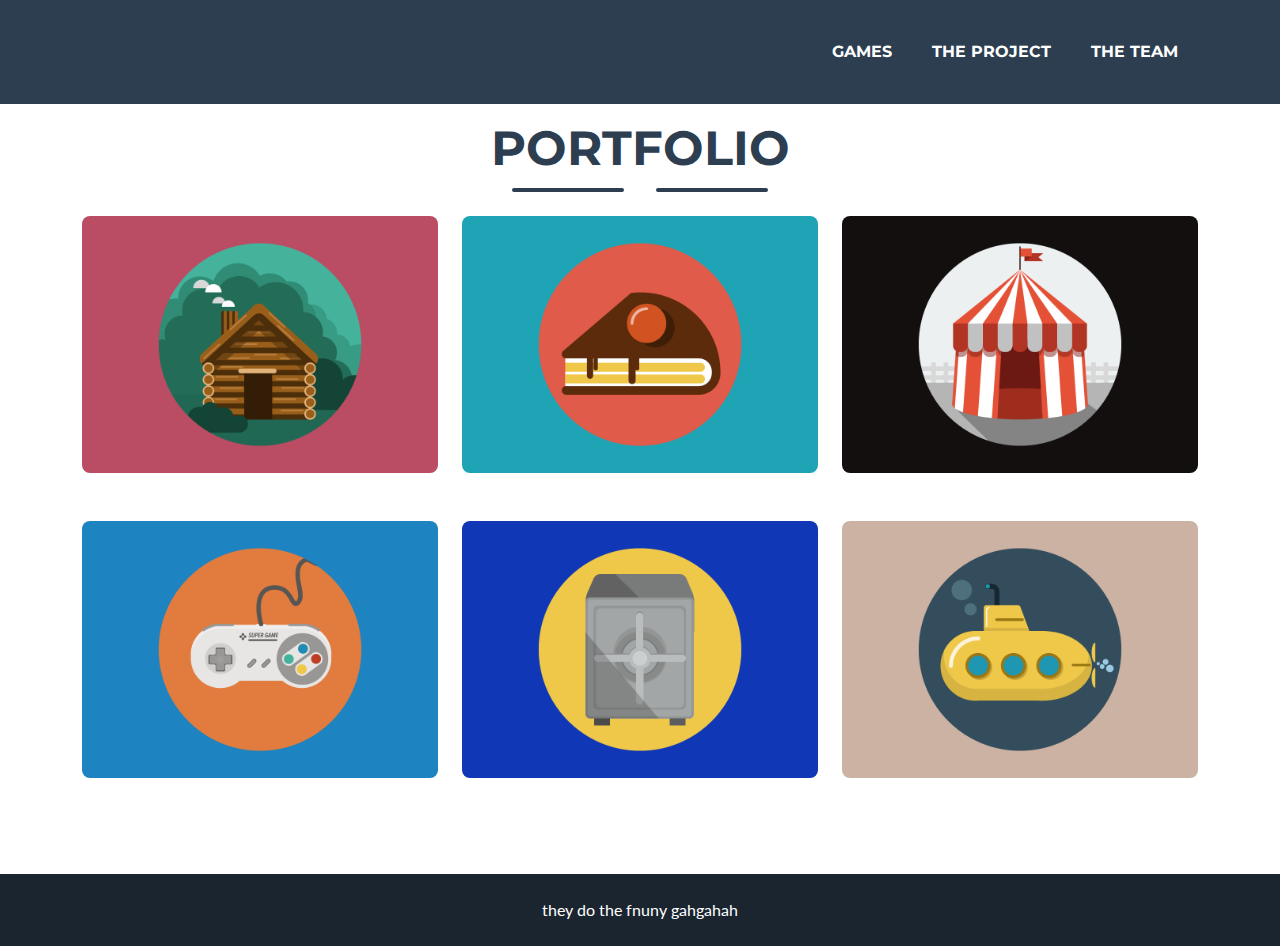
==== index.html @ fffe1151 "real update this time" ====
<!DOCTYPE html>
<html lang="en">
    <head>
        <meta charset="utf-8" />
        <meta name="viewport" content="width=device-width, initial-scale=1, shrink-to-fit=no" />
        <meta name="description" content="" />
        <meta name="author" content="" />
        <!-- TITLE -->
        <title>Chameleon Twist Documentation</title>
        <!-- Favicon-->
        <link rel="icon" type="image/x-icon" href="assets/Davy.ico" />
        <!-- Font Awesome icons (free version)-->
        <script src="https://use.fontawesome.com/releases/v6.1.0/js/all.js" crossorigin="anonymous"></script>
        <!-- Google fonts-->
        <link href="https://fonts.googleapis.com/css?family=Montserrat:400,700" rel="stylesheet" type="text/css" />
        <link href="https://fonts.googleapis.com/css?family=Lato:400,700,400italic,700italic" rel="stylesheet" type="text/css" />
        <!-- Core theme CSS (includes Bootstrap)-->
        <link href="css/styles.css" rel="stylesheet" />
    </head>
    <body id="page-top">
        <!-- Navigation-->
        <nav class="navbar navbar-expand-lg bg-secondary text-uppercase fixed-top" id="mainNav">
            <div class="container">
                <a class="navbar-brand" href="#page-top"></a>
                <button class="navbar-toggler text-uppercase font-weight-bold bg-primary text-white rounded" type="button" data-bs-toggle="collapse" data-bs-target="#navbarResponsive" aria-controls="navbarResponsive" aria-expanded="false" aria-label="Toggle navigation">
                    Sitemap
                    <i class="fas fa-bars"></i>
                </button>
                <div class="collapse navbar-collapse" id="navbarResponsive">
                    <ul class="navbar-nav ms-auto">
                        <li class="nav-item mx-0 mx-lg-1"><a class="nav-link py-3 px-0 px-lg-3 rounded" onClick="location.href='https://chameleontwistret.github.io/ctwistdocs.github.io/assets/pages/games/list.html'">Games</a></li>
                        <li class="nav-item mx-0 mx-lg-1"><a class="nav-link py-3 px-0 px-lg-3 rounded" onClick="location.href='https://nathanr.neocities.org/pages/thisPage.html'">The Project</a></li>
                        <li class="nav-item mx-0 mx-lg-1"><a class="nav-link py-3 px-0 px-lg-3 rounded" onClick="location.href='https://nathanr.neocities.org/pages/thisPage.html'">The Team</a></li>
                    </ul>
                </div>
            </div>
        </nav>
        <!-- Masthead-->
        <header class="bg-primary text-white text-center">
            <div class="container d-flex align-items-center flex-column">
                <!-- Masthead Avatar Image-->
                <img src="" id="imagur" width="147%" height="auto">
                <script>
                    var ouf = document.getElementById("imagur")
                    function intwrap(num, limit){
                        var boing = num;
                        while (boing > limit){ 
                            boing -= limit;
                        }
                        return boing;
                    }

                    var options = 14;
                    var balls = Math.floor(Math.random() * 100)
                    var looped = intwrap(balls, options);
                    var galls = "";
                    galls = "https://chameleontwistret.github.io/ctwistdocs.github.io/assets/img/ext/banner" + String(looped) + ".png";
                    ouf.src = galls;
                </script>
                <!-- Masthead Heading-->
                <img src="https://chameleontwistret.github.io/ctwistdocs.github.io/assets/img/title.png" id="Title" width="70%" height="auto">
            </div>
        </header>
        <!-- Portfolio Section-->
        <section class="page-section portfolio" id="portfolio">
            <div class="container">
                <!-- Portfolio Section Heading-->
                <h2 class="page-section-heading text-center text-uppercase text-secondary mb-0">Portfolio</h2>
                <!-- Icon Divider-->
                <div class="divider-custom">
                    <div class="divider-custom-line"></div>
                    <div class="divider-custom-icon"><i class="fas fa-star"></i></div>
                    <div class="divider-custom-line"></div>
                </div>
                <!-- Portfolio Grid Items-->
                <div class="row justify-content-center">
                    <!-- Portfolio Item 1-->
                    <div class="col-md-6 col-lg-4 mb-5">
                        <div class="portfolio-item mx-auto" data-bs-toggle="modal" data-bs-target="#portfolioModal1">
                            <div class="portfolio-item-caption d-flex align-items-center justify-content-center h-100 w-100">
                                <div class="portfolio-item-caption-content text-center text-white"><i class="fas fa-plus fa-3x"></i></div>
                            </div>
                            <img class="img-fluid" src="assets/img/portfolio/cabin.png" alt="..." />
                        </div>
                    </div>
                    <!-- Portfolio Item 2-->
                    <div class="col-md-6 col-lg-4 mb-5">
                        <div class="portfolio-item mx-auto" data-bs-toggle="modal" data-bs-target="#portfolioModal2">
                            <div class="portfolio-item-caption d-flex align-items-center justify-content-center h-100 w-100">
                                <div class="portfolio-item-caption-content text-center text-white"><i class="fas fa-plus fa-3x"></i></div>
                            </div>
                            <img class="img-fluid" src="assets/img/portfolio/cake.png" alt="..." />
                        </div>
                    </div>
                    <!-- Portfolio Item 3-->
                    <div class="col-md-6 col-lg-4 mb-5">
                        <div class="portfolio-item mx-auto" data-bs-toggle="modal" data-bs-target="#portfolioModal3">
                            <div class="portfolio-item-caption d-flex align-items-center justify-content-center h-100 w-100">
                                <div class="portfolio-item-caption-content text-center text-white"><i class="fas fa-plus fa-3x"></i></div>
                            </div>
                            <img class="img-fluid" src="assets/img/portfolio/circus.png" alt="..." />
                        </div>
                    </div>
                    <!-- Portfolio Item 4-->
                    <div class="col-md-6 col-lg-4 mb-5 mb-lg-0">
                        <div class="portfolio-item mx-auto" data-bs-toggle="modal" data-bs-target="#portfolioModal4">
                            <div class="portfolio-item-caption d-flex align-items-center justify-content-center h-100 w-100">
                                <div class="portfolio-item-caption-content text-center text-white"><i class="fas fa-plus fa-3x"></i></div>
                            </div>
                            <img class="img-fluid" src="assets/img/portfolio/game.png" alt="..." />
                        </div>
                    </div>
                    <!-- Portfolio Item 5-->
                    <div class="col-md-6 col-lg-4 mb-5 mb-md-0">
                        <div class="portfolio-item mx-auto" data-bs-toggle="modal" data-bs-target="#portfolioModal5">
                            <div class="portfolio-item-caption d-flex align-items-center justify-content-center h-100 w-100">
                                <div class="portfolio-item-caption-content text-center text-white"><i class="fas fa-plus fa-3x"></i></div>
                            </div>
                            <img class="img-fluid" src="assets/img/portfolio/safe.png" alt="..." />
                        </div>
                    </div>
                    <!-- Portfolio Item 6-->
                    <div class="col-md-6 col-lg-4">
                        <div class="portfolio-item mx-auto" data-bs-toggle="modal" data-bs-target="#portfolioModal6">
                            <div class="portfolio-item-caption d-flex align-items-center justify-content-center h-100 w-100">
                                <div class="portfolio-item-caption-content text-center text-white"><i class="fas fa-plus fa-3x"></i></div>
                            </div>
                            <img class="img-fluid" src="assets/img/portfolio/submarine.png" alt="..." />
                        </div>
                    </div>
                </div>
            </div>
        </section>
        
        <!-- Copyright Section-->
        <div class="copyright py-4 text-center text-white">
            <div id="fakeCopy" class="container"><small></small></div>
                <script>
                    var ouf = document.getElementById("fakeCopy")
                    function intwrap(num, limit){
                        var boing = num;
                        while (boing > limit){
                            boing -= limit;
                        }
                        return boing;
                    }

                    var funnies = ["JSS, You have no idea what you did.", "shoutouts to my homies back in twistcord",
                                  "they do the fnuny gahgahah", "High Octane Screaming Action? More lik-"]
                    var balls = Math.floor(Math.random() * 100)
                    var looped = intwrap(balls, funnies.length - 1);
                    var galls = funnies[looped];
                    ouf.innerHTML = galls
                </script>
            
        </div>
        <!-- Portfolio Modals
        <div class="portfolio-modal modal fade" id="portfolioModal1" tabindex="-1" aria-labelledby="portfolioModal1" aria-hidden="true">
            <div class="modal-dialog modal-xl">
                <div class="modal-content">
                    <div class="modal-header border-0"><button class="btn-close" type="button" data-bs-dismiss="modal" aria-label="Close"></button></div>
                    <div class="modal-body text-center pb-5">
                        <div class="container">
                            <div class="row justify-content-center">
                                <div class="col-lg-8">
                                    <h2 class="portfolio-modal-title text-secondary text-uppercase mb-0">Log Cabin</h2>
                                    <div class="divider-custom">
                                        <div class="divider-custom-line"></div>
                                        <div class="divider-custom-icon"><i class="fas fa-star"></i></div>
                                        <div class="divider-custom-line"></div>
                                    </div>
                                    <img class="img-fluid rounded mb-5" src="assets/img/portfolio/cabin.png" alt="..." />
                                    <p class="mb-4">Lorem ipsum dolor sit amet, consectetur adipisicing elit. Mollitia neque assumenda ipsam nihil, molestias magnam, recusandae quos quis inventore quisquam velit asperiores, vitae? Reprehenderit soluta, eos quod consequuntur itaque. Nam.</p>
                                    <button class="btn btn-primary" data-bs-dismiss="modal">
                                        <i class="fas fa-xmark fa-fw"></i>
                                        Close Window
                                    </button>
                                </div>
                            </div>
                        </div>
                    </div>
                </div>
            </div>
        </div> -->
        <!-- Portfolio Modal 2
        <div class="portfolio-modal modal fade" id="portfolioModal2" tabindex="-1" aria-labelledby="portfolioModal2" aria-hidden="true">
            <div class="modal-dialog modal-xl">
                <div class="modal-content">
                    <div class="modal-header border-0"><button class="btn-close" type="button" data-bs-dismiss="modal" aria-label="Close"></button></div>
                    <div class="modal-body text-center pb-5">
                        <div class="container">
                            <div class="row justify-content-center">
                                <div class="col-lg-8">
                                    <h2 class="portfolio-modal-title text-secondary text-uppercase mb-0">Tasty Cake</h2>
                                    <div class="divider-custom">
                                        <div class="divider-custom-line"></div>
                                        <div class="divider-custom-icon"><i class="fas fa-star"></i></div>
                                        <div class="divider-custom-line"></div>
                                    </div>
                                    <img class="img-fluid rounded mb-5" src="assets/img/portfolio/cake.png" alt="..." />
                                    <p class="mb-4">Lorem ipsum dolor sit amet, consectetur adipisicing elit. Mollitia neque assumenda ipsam nihil, molestias magnam, recusandae quos quis inventore quisquam velit asperiores, vitae? Reprehenderit soluta, eos quod consequuntur itaque. Nam.</p>
                                    <button class="btn btn-primary" data-bs-dismiss="modal">
                                        <i class="fas fa-xmark fa-fw"></i>
                                        Close Window
                                    </button>
                                </div>
                            </div>
                        </div>
                    </div>
                </div>
            </div>
        </div>-->
        <!-- Portfolio Modal 3
        <div class="portfolio-modal modal fade" id="portfolioModal3" tabindex="-1" aria-labelledby="portfolioModal3" aria-hidden="true">
            <div class="modal-dialog modal-xl">
                <div class="modal-content">
                    <div class="modal-header border-0"><button class="btn-close" type="button" data-bs-dismiss="modal" aria-label="Close"></button></div>
                    <div class="modal-body text-center pb-5">
                        <div class="container">
                            <div class="row justify-content-center">
                                <div class="col-lg-8">
                                    <h2 class="portfolio-modal-title text-secondary text-uppercase mb-0">Circus Tent</h2>
                                    <div class="divider-custom">
                                        <div class="divider-custom-line"></div>
                                        <div class="divider-custom-icon"><i class="fas fa-star"></i></div>
                                        <div class="divider-custom-line"></div>
                                    </div>
                                    <img class="img-fluid rounded mb-5" src="assets/img/portfolio/circus.png" alt="..." />
                                    <p class="mb-4">Lorem ipsum dolor sit amet, consectetur adipisicing elit. Mollitia neque assumenda ipsam nihil, molestias magnam, recusandae quos quis inventore quisquam velit asperiores, vitae? Reprehenderit soluta, eos quod consequuntur itaque. Nam.</p>
                                    <button class="btn btn-primary" data-bs-dismiss="modal">
                                        <i class="fas fa-xmark fa-fw"></i>
                                        Close Window
                                    </button>
                                </div>
                            </div>
                        </div>
                    </div>
                </div>
            </div>
        </div>-->
        <!-- Portfolio Modal 4
        <div class="portfolio-modal modal fade" id="portfolioModal4" tabindex="-1" aria-labelledby="portfolioModal4" aria-hidden="true">
            <div class="modal-dialog modal-xl">
                <div class="modal-content">
                    <div class="modal-header border-0"><button class="btn-close" type="button" data-bs-dismiss="modal" aria-label="Close"></button></div>
                    <div class="modal-body text-center pb-5">
                        <div class="container">
                            <div class="row justify-content-center">
                                <div class="col-lg-8">
                                    <h2 class="portfolio-modal-title text-secondary text-uppercase mb-0">Controller</h2>
                                    <div class="divider-custom">
                                        <div class="divider-custom-line"></div>
                                        <div class="divider-custom-icon"><i class="fas fa-star"></i></div>
                                        <div class="divider-custom-line"></div>
                                    </div>
                                    <img class="img-fluid rounded mb-5" src="assets/img/portfolio/game.png" alt="..." />
                                    <p class="mb-4">Lorem ipsum dolor sit amet, consectetur adipisicing elit. Mollitia neque assumenda ipsam nihil, molestias magnam, recusandae quos quis inventore quisquam velit asperiores, vitae? Reprehenderit soluta, eos quod consequuntur itaque. Nam.</p>
                                    <button class="btn btn-primary" data-bs-dismiss="modal">
                                        <i class="fas fa-xmark fa-fw"></i>
                                        Close Window
                                    </button>
                                </div>
                            </div>
                        </div>
                    </div>
                </div>
            </div>
        </div>-->
        <!-- Portfolio Modal 5
        <div class="portfolio-modal modal fade" id="portfolioModal5" tabindex="-1" aria-labelledby="portfolioModal5" aria-hidden="true">
            <div class="modal-dialog modal-xl">
                <div class="modal-content">
                    <div class="modal-header border-0"><button class="btn-close" type="button" data-bs-dismiss="modal" aria-label="Close"></button></div>
                    <div class="modal-body text-center pb-5">
                        <div class="container">
                            <div class="row justify-content-center">
                                <div class="col-lg-8">
                                    <h2 class="portfolio-modal-title text-secondary text-uppercase mb-0">Locked Safe</h2>
                                    <div class="divider-custom">
                                        <div class="divider-custom-line"></div>
                                        <div class="divider-custom-icon"><i class="fas fa-star"></i></div>
                                        <div class="divider-custom-line"></div>
                                    </div>
                                    <img class="img-fluid rounded mb-5" src="assets/img/portfolio/safe.png" alt="..." />
                                    <p class="mb-4">Lorem ipsum dolor sit amet, consectetur adipisicing elit. Mollitia neque assumenda ipsam nihil, molestias magnam, recusandae quos quis inventore quisquam velit asperiores, vitae? Reprehenderit soluta, eos quod consequuntur itaque. Nam.</p>
                                    <button class="btn btn-primary" data-bs-dismiss="modal">
                                        <i class="fas fa-xmark fa-fw"></i>
                                        Close Window
                                    </button>
                                </div>
                            </div>
                        </div>
                    </div>
                </div>
            </div>
        </div>-->
        <!-- Portfolio Modal 6
        <div class="portfolio-modal modal fade" id="portfolioModal6" tabindex="-1" aria-labelledby="portfolioModal6" aria-hidden="true">
            <div class="modal-dialog modal-xl">
                <div class="modal-content">
                    <div class="modal-header border-0"><button class="btn-close" type="button" data-bs-dismiss="modal" aria-label="Close"></button></div>
                    <div class="modal-body text-center pb-5">
                        <div class="container">
                            <div class="row justify-content-center">
                                <div class="col-lg-8">
                                    <h2 class="portfolio-modal-title text-secondary text-uppercase mb-0">Submarine</h2>
                                    <div class="divider-custom">
                                        <div class="divider-custom-line"></div>
                                        <div class="divider-custom-icon"><i class="fas fa-star"></i></div>
                                        <div class="divider-custom-line"></div>
                                    </div>
                                    <img class="img-fluid rounded mb-5" src="assets/img/portfolio/submarine.png" alt="..." />
                                    <p class="mb-4">Lorem ipsum dolor sit amet, consectetur adipisicing elit. Mollitia neque assumenda ipsam nihil, molestias magnam, recusandae quos quis inventore quisquam velit asperiores, vitae? Reprehenderit soluta, eos quod consequuntur itaque. Nam.</p>
                                    <button class="btn btn-primary" data-bs-dismiss="modal">
                                        <i class="fas fa-xmark fa-fw"></i>
                                        Close Window
                                    </button>
                                </div>
                            </div>
                        </div>
                    </div>
                </div>
            </div>
        </div>-->
        
        <!-- Bootstrap core JS-->
        <script src="https://cdn.jsdelivr.net/npm/bootstrap@5.1.3/dist/js/bootstrap.bundle.min.js"></script>
        <!-- Core theme JS-->
        <script src="js/scripts.js"></script>
        <!-- * * * * * * * * * * * * * * * * * * * * * * * * * * * * * * * * * * * * * * * *-->
        <!-- * *                               SB Forms JS                               * *-->
        <!-- * * Activate your form at https://startbootstrap.com/solution/contact-forms * *-->
        <!-- * * * * * * * * * * * * * * * * * * * * * * * * * * * * * * * * * * * * * * * *-->
        <script src="https://cdn.startbootstrap.com/sb-forms-latest.js"></script>
    </body>
</html>
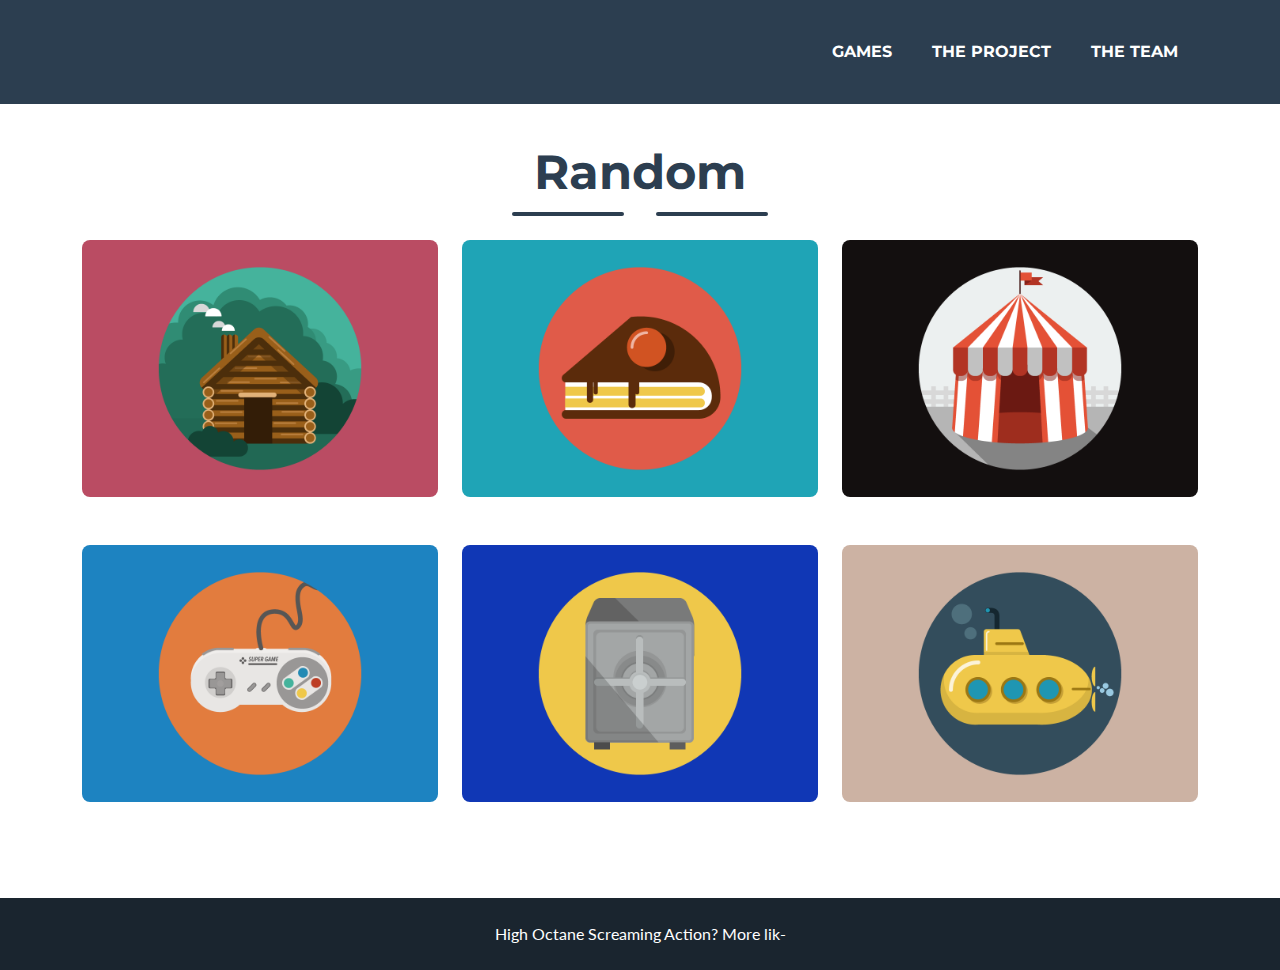
==== commit c795cb49: "final push for tonight, have fun" ====
--- a/index.html
+++ b/index.html
@@ -58,14 +58,18 @@
                     ouf.src = galls;
                 </script>
                 <!-- Masthead Heading-->
+                <p>
+                <img src="https://chameleontwistret.github.io/ctwistdocs.github.io/assets/img/ext/titleside1.png"  width="15%" height="auto">
                 <img src="https://chameleontwistret.github.io/ctwistdocs.github.io/assets/img/title.png" id="Title" width="70%" height="auto">
+                <img src="https://chameleontwistret.github.io/ctwistdocs.github.io/assets/img/ext/titleside2.png"  width="12%" height="auto">
+                </p>
             </div>
         </header>
         <!-- Portfolio Section-->
         <section class="page-section portfolio" id="portfolio">
             <div class="container">
                 <!-- Portfolio Section Heading-->
-                <h2 class="page-section-heading text-center text-uppercase text-secondary mb-0">Portfolio</h2>
+                <h2 class="page-section-heading text-center text-secondary mb-0">Random</h2>
                 <!-- Icon Divider-->
                 <div class="divider-custom">
                     <div class="divider-custom-line"></div>
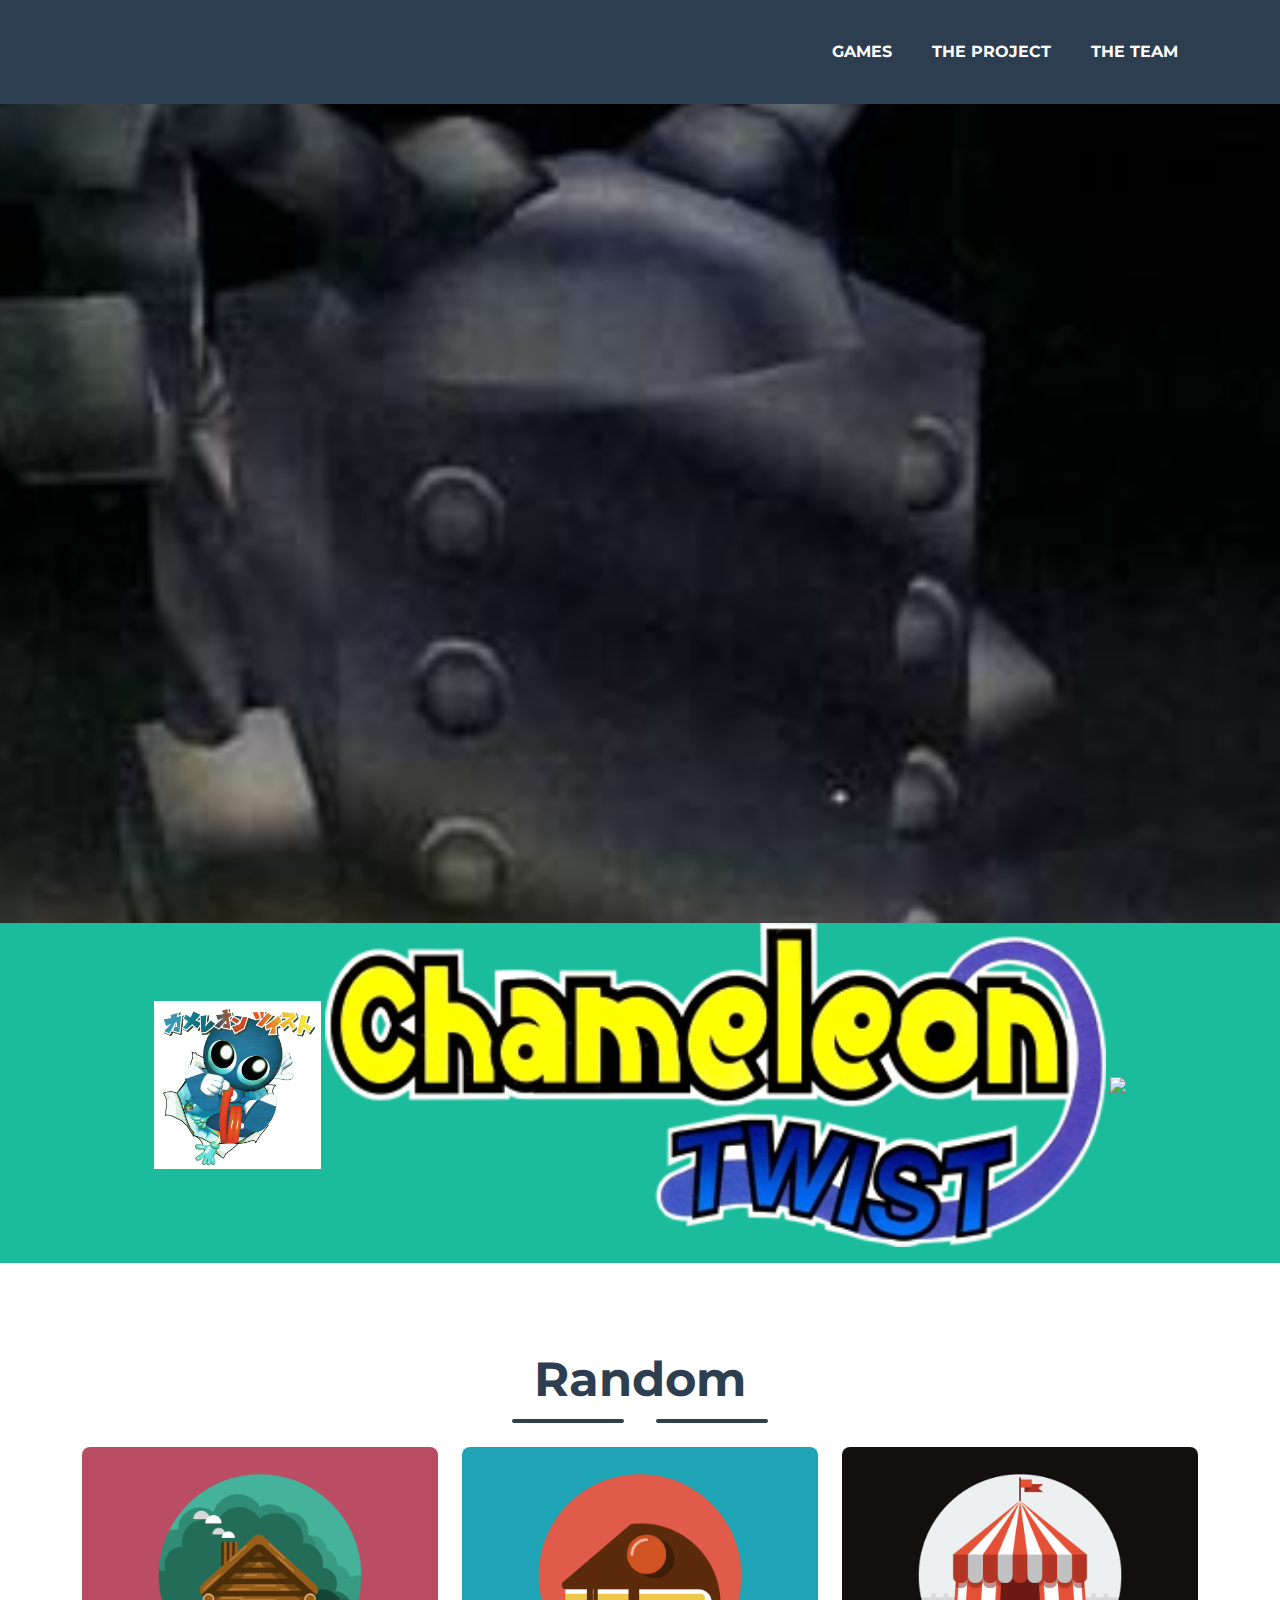
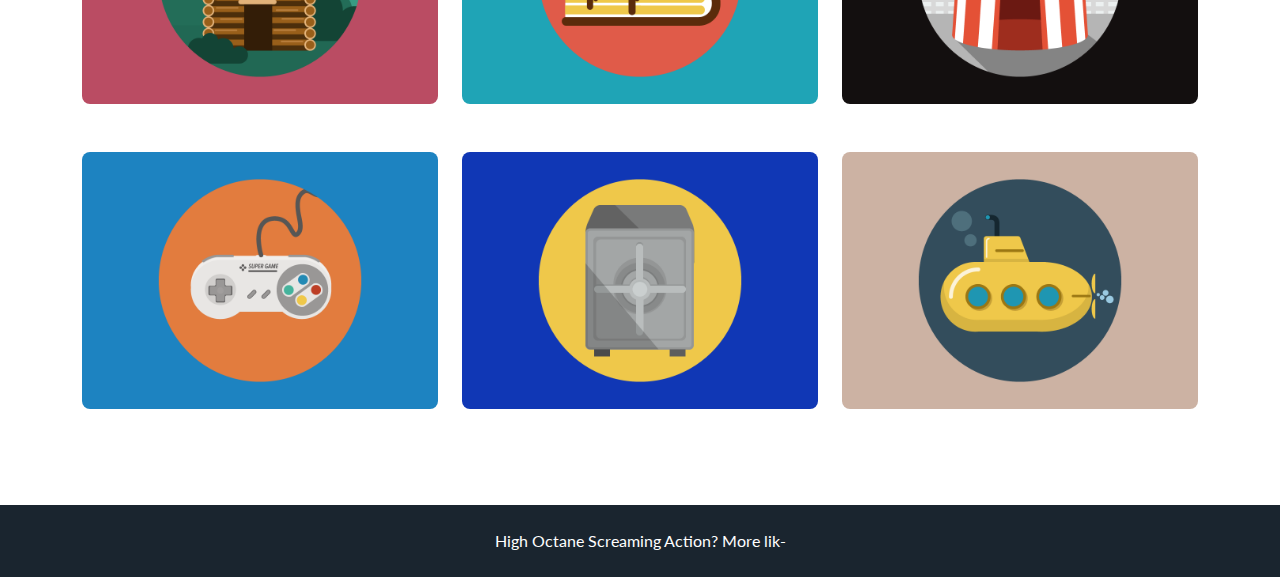
==== commit e8a7deb2: "deref" ====
--- a/index.html
+++ b/index.html
@@ -28,7 +28,7 @@
                 </button>
                 <div class="collapse navbar-collapse" id="navbarResponsive">
                     <ul class="navbar-nav ms-auto">
-                        <li class="nav-item mx-0 mx-lg-1"><a class="nav-link py-3 px-0 px-lg-3 rounded" onClick="location.href='https://chameleontwistret.github.io/ctwistdocs.github.io/assets/pages/games/list.html'">Games</a></li>
+                        <li class="nav-item mx-0 mx-lg-1"><a class="nav-link py-3 px-0 px-lg-3 rounded" onClick="location.href='https://chameleontwistret.github.io/ctwistdocs/assets/pages/games/list.html'">Games</a></li>
                         <li class="nav-item mx-0 mx-lg-1"><a class="nav-link py-3 px-0 px-lg-3 rounded" onClick="location.href='https://nathanr.neocities.org/pages/thisPage.html'">The Project</a></li>
                         <li class="nav-item mx-0 mx-lg-1"><a class="nav-link py-3 px-0 px-lg-3 rounded" onClick="location.href='https://nathanr.neocities.org/pages/thisPage.html'">The Team</a></li>
                     </ul>
@@ -54,14 +54,14 @@
                     var balls = Math.floor(Math.random() * 100)
                     var looped = intwrap(balls, options);
                     var galls = "";
-                    galls = "https://chameleontwistret.github.io/ctwistdocs.github.io/assets/img/ext/banner" + String(looped) + ".png";
+                    galls = "https://chameleontwistret.github.io/ctwistdocs/assets/img/ext/banner" + String(looped) + ".png";
                     ouf.src = galls;
                 </script>
                 <!-- Masthead Heading-->
                 <p>
-                <img src="https://chameleontwistret.github.io/ctwistdocs.github.io/assets/img/ext/titleside1.png"  width="15%" height="auto">
-                <img src="https://chameleontwistret.github.io/ctwistdocs.github.io/assets/img/title.png" id="Title" width="70%" height="auto">
-                <img src="https://chameleontwistret.github.io/ctwistdocs.github.io/assets/img/ext/titleside2.png"  width="12%" height="auto">
+                <img src="https://chameleontwistret.github.io/ctwistdocs/assets/img/ext/titleside1.png"  width="15%" height="auto">
+                <img src="https://chameleontwistret.github.io/ctwistdocs/assets/img/title.png" id="Title" width="70%" height="auto">
+                <img src="https://chameleontwistret.github.io/ctwistdocs/assets/img/ext/titleside2.png"  width="12%" height="auto">
                 </p>
             </div>
         </header>
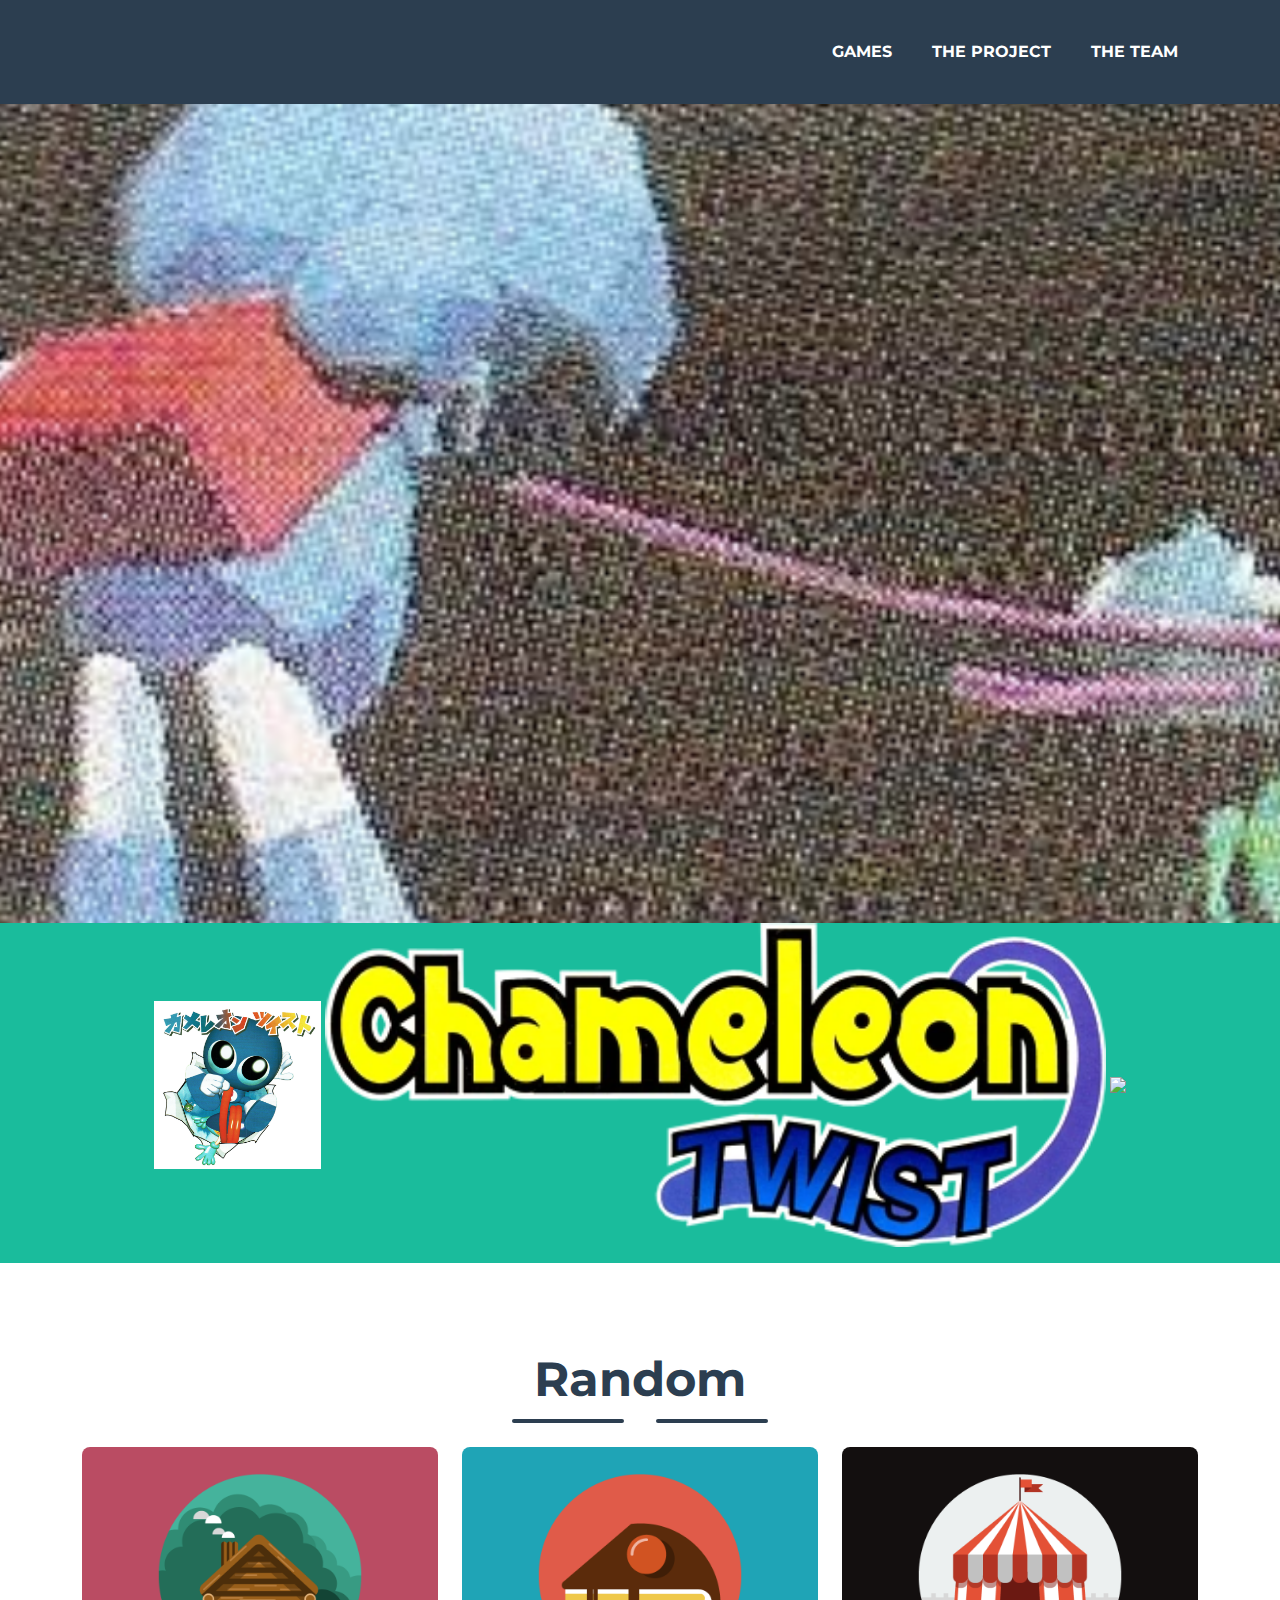
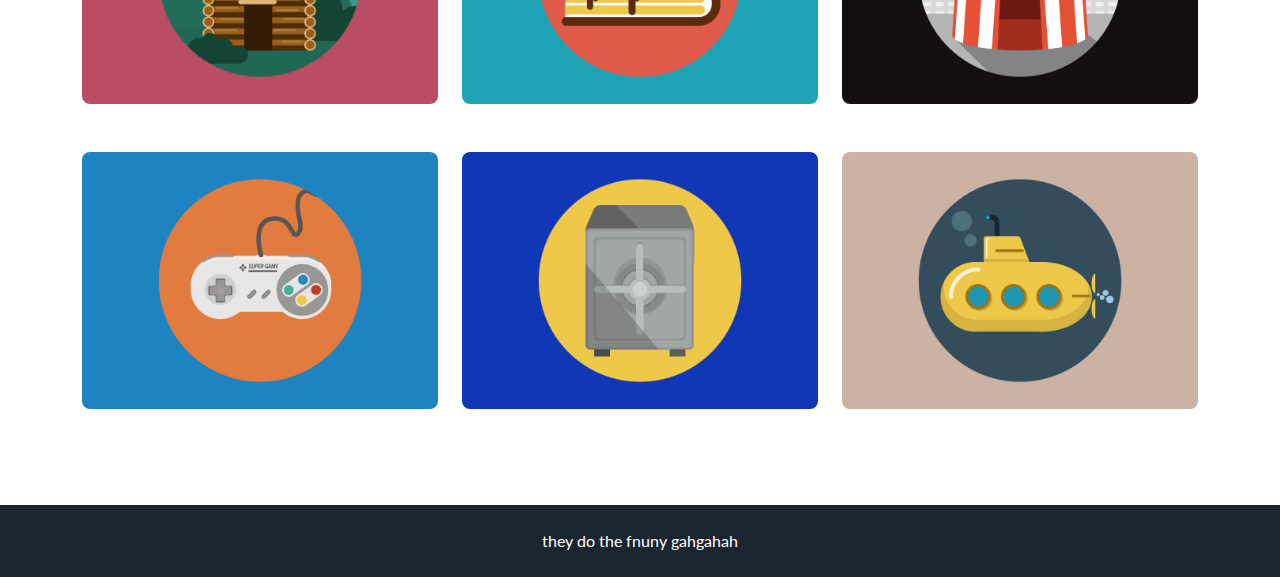
==== commit 8a233246: "debug mode doc" ====
--- a/index.html
+++ b/index.html
@@ -28,9 +28,9 @@
                 </button>
                 <div class="collapse navbar-collapse" id="navbarResponsive">
                     <ul class="navbar-nav ms-auto">
-                        <li class="nav-item mx-0 mx-lg-1"><a class="nav-link py-3 px-0 px-lg-3 rounded" onClick="location.href='https://chameleontwistret.github.io/ctwistdocs/assets/pages/games/list.html'">Games</a></li>
-                        <li class="nav-item mx-0 mx-lg-1"><a class="nav-link py-3 px-0 px-lg-3 rounded" onClick="location.href='https://nathanr.neocities.org/pages/thisPage.html'">The Project</a></li>
-                        <li class="nav-item mx-0 mx-lg-1"><a class="nav-link py-3 px-0 px-lg-3 rounded" onClick="location.href='https://nathanr.neocities.org/pages/thisPage.html'">The Team</a></li>
+                        <li class="nav-item mx-0 mx-lg-1"><a class="nav-link py-3 px-0 px-lg-3 rounded" onClick="location.href='/assets/pages/games/list.html'">Games</a></li>
+                        <li class="nav-item mx-0 mx-lg-1"><a class="nav-link py-3 px-0 px-lg-3 rounded" onClick="location.href=''">The Project</a></li>
+                        <li class="nav-item mx-0 mx-lg-1"><a class="nav-link py-3 px-0 px-lg-3 rounded" onClick="location.href=''">The Team</a></li>
                     </ul>
                 </div>
             </div>
@@ -54,14 +54,14 @@
                     var balls = Math.floor(Math.random() * 100)
                     var looped = intwrap(balls, options);
                     var galls = "";
-                    galls = "https://chameleontwistret.github.io/ctwistdocs/assets/img/ext/banner" + String(looped) + ".png";
+                    galls = "/assets/img/ext/banner" + String(looped) + ".png";
                     ouf.src = galls;
                 </script>
                 <!-- Masthead Heading-->
                 <p>
-                <img src="https://chameleontwistret.github.io/ctwistdocs/assets/img/ext/titleside1.png"  width="15%" height="auto">
-                <img src="https://chameleontwistret.github.io/ctwistdocs/assets/img/title.png" id="Title" width="70%" height="auto">
-                <img src="https://chameleontwistret.github.io/ctwistdocs/assets/img/ext/titleside2.png"  width="12%" height="auto">
+                <img src="/assets/img/ext/titleside1.png"  width="15%" height="auto">
+                <img src="/assets/img/title.png" id="Title" width="70%" height="auto">
+                <img src="/assets/img/ext/titleside2.png"  width="12%" height="auto">
                 </p>
             </div>
         </header>
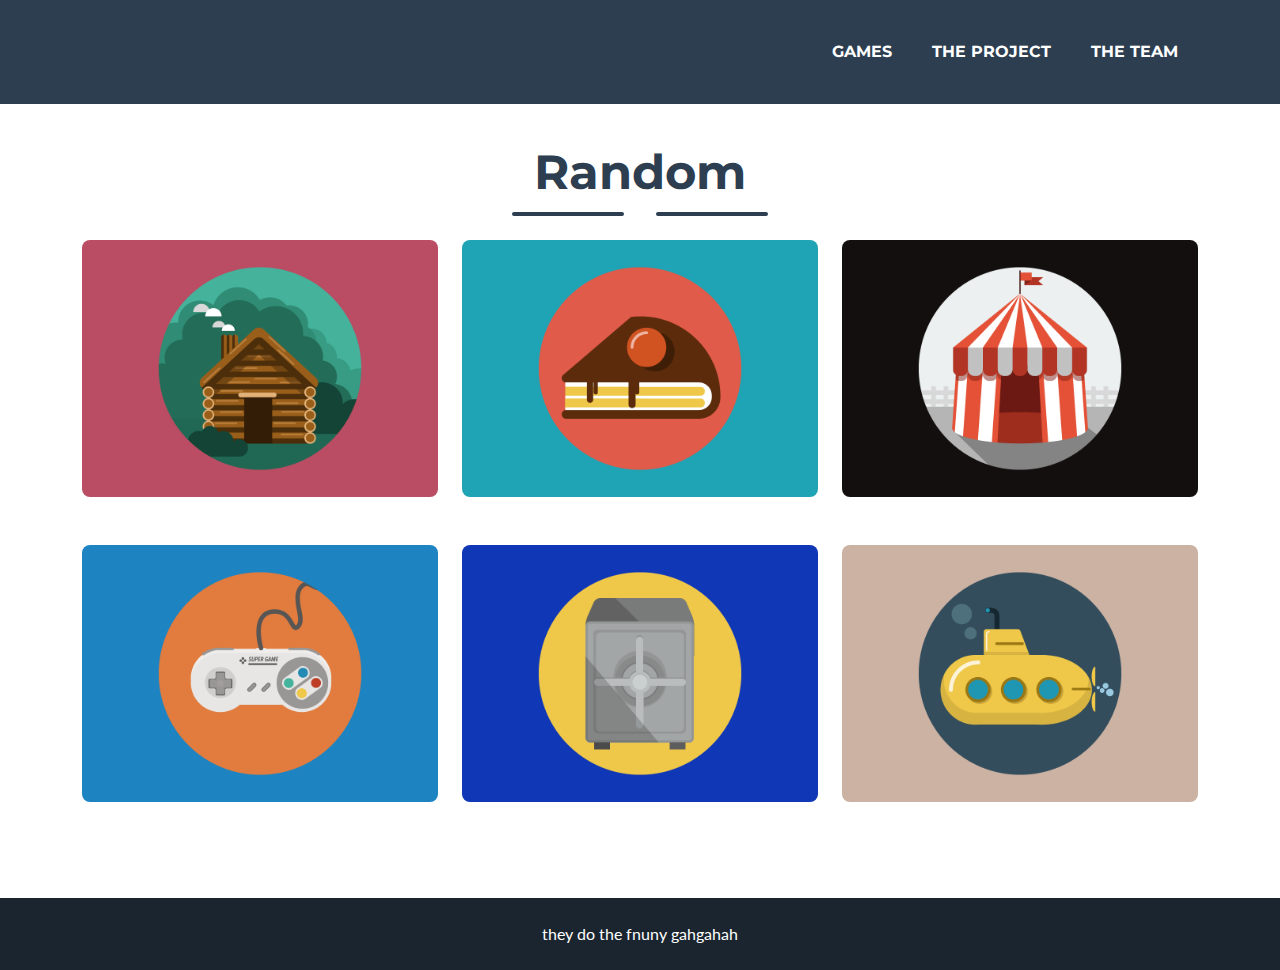
==== commit c422a61f: "oh my god i fucking hate ghpages refs" ====
--- a/index.html
+++ b/index.html
@@ -8,14 +8,14 @@
         <!-- TITLE -->
         <title>Chameleon Twist Documentation</title>
         <!-- Favicon-->
-        <link rel="icon" type="image/x-icon" href="assets/Davy.ico" />
+        <link rel="icon" type="image/x-icon" href="https://chameleontwistret.github.io/ctwistdocs/assets/Davy.ico" />
         <!-- Font Awesome icons (free version)-->
         <script src="https://use.fontawesome.com/releases/v6.1.0/js/all.js" crossorigin="anonymous"></script>
         <!-- Google fonts-->
         <link href="https://fonts.googleapis.com/css?family=Montserrat:400,700" rel="stylesheet" type="text/css" />
         <link href="https://fonts.googleapis.com/css?family=Lato:400,700,400italic,700italic" rel="stylesheet" type="text/css" />
         <!-- Core theme CSS (includes Bootstrap)-->
-        <link href="css/styles.css" rel="stylesheet" />
+        <link href="https://chameleontwistret.github.io/ctwistdocs/css/styles.css" rel="stylesheet" />
     </head>
     <body id="page-top">
         <!-- Navigation-->
@@ -28,7 +28,7 @@
                 </button>
                 <div class="collapse navbar-collapse" id="navbarResponsive">
                     <ul class="navbar-nav ms-auto">
-                        <li class="nav-item mx-0 mx-lg-1"><a class="nav-link py-3 px-0 px-lg-3 rounded" onClick="location.href='/assets/pages/games/list.html'">Games</a></li>
+                        <li class="nav-item mx-0 mx-lg-1"><a class="nav-link py-3 px-0 px-lg-3 rounded" onClick="location.href='/https://chameleontwistret.github.io/ctwistdocs/assets/pages/games/list.html'">Games</a></li>
                         <li class="nav-item mx-0 mx-lg-1"><a class="nav-link py-3 px-0 px-lg-3 rounded" onClick="location.href=''">The Project</a></li>
                         <li class="nav-item mx-0 mx-lg-1"><a class="nav-link py-3 px-0 px-lg-3 rounded" onClick="location.href=''">The Team</a></li>
                     </ul>
@@ -54,14 +54,14 @@
                     var balls = Math.floor(Math.random() * 100)
                     var looped = intwrap(balls, options);
                     var galls = "";
-                    galls = "/assets/img/ext/banner" + String(looped) + ".png";
+                    galls = "/https://chameleontwistret.github.io/ctwistdocs/assets/img/ext/banner" + String(looped) + ".png";
                     ouf.src = galls;
                 </script>
                 <!-- Masthead Heading-->
                 <p>
-                <img src="/assets/img/ext/titleside1.png"  width="15%" height="auto">
-                <img src="/assets/img/title.png" id="Title" width="70%" height="auto">
-                <img src="/assets/img/ext/titleside2.png"  width="12%" height="auto">
+                <img src="/https://chameleontwistret.github.io/ctwistdocs/assets/img/ext/titleside1.png"  width="15%" height="auto">
+                <img src="/https://chameleontwistret.github.io/ctwistdocs/assets/img/title.png" id="Title" width="70%" height="auto">
+                <img src="/https://chameleontwistret.github.io/ctwistdocs/assets/img/ext/titleside2.png"  width="12%" height="auto">
                 </p>
             </div>
         </header>
@@ -84,7 +84,7 @@
                             <div class="portfolio-item-caption d-flex align-items-center justify-content-center h-100 w-100">
                                 <div class="portfolio-item-caption-content text-center text-white"><i class="fas fa-plus fa-3x"></i></div>
                             </div>
-                            <img class="img-fluid" src="assets/img/portfolio/cabin.png" alt="..." />
+                            <img class="img-fluid" src="https://chameleontwistret.github.io/ctwistdocs/assets/img/portfolio/cabin.png" alt="..." />
                         </div>
                     </div>
                     <!-- Portfolio Item 2-->
@@ -93,7 +93,7 @@
                             <div class="portfolio-item-caption d-flex align-items-center justify-content-center h-100 w-100">
                                 <div class="portfolio-item-caption-content text-center text-white"><i class="fas fa-plus fa-3x"></i></div>
                             </div>
-                            <img class="img-fluid" src="assets/img/portfolio/cake.png" alt="..." />
+                            <img class="img-fluid" src="https://chameleontwistret.github.io/ctwistdocs/assets/img/portfolio/cake.png" alt="..." />
                         </div>
                     </div>
                     <!-- Portfolio Item 3-->
@@ -102,7 +102,7 @@
                             <div class="portfolio-item-caption d-flex align-items-center justify-content-center h-100 w-100">
                                 <div class="portfolio-item-caption-content text-center text-white"><i class="fas fa-plus fa-3x"></i></div>
                             </div>
-                            <img class="img-fluid" src="assets/img/portfolio/circus.png" alt="..." />
+                            <img class="img-fluid" src="https://chameleontwistret.github.io/ctwistdocs/assets/img/portfolio/circus.png" alt="..." />
                         </div>
                     </div>
                     <!-- Portfolio Item 4-->
@@ -111,7 +111,7 @@
                             <div class="portfolio-item-caption d-flex align-items-center justify-content-center h-100 w-100">
                                 <div class="portfolio-item-caption-content text-center text-white"><i class="fas fa-plus fa-3x"></i></div>
                             </div>
-                            <img class="img-fluid" src="assets/img/portfolio/game.png" alt="..." />
+                            <img class="img-fluid" src="https://chameleontwistret.github.io/ctwistdocs/assets/img/portfolio/game.png" alt="..." />
                         </div>
                     </div>
                     <!-- Portfolio Item 5-->
@@ -120,7 +120,7 @@
                             <div class="portfolio-item-caption d-flex align-items-center justify-content-center h-100 w-100">
                                 <div class="portfolio-item-caption-content text-center text-white"><i class="fas fa-plus fa-3x"></i></div>
                             </div>
-                            <img class="img-fluid" src="assets/img/portfolio/safe.png" alt="..." />
+                            <img class="img-fluid" src="https://chameleontwistret.github.io/ctwistdocs/assets/img/portfolio/safe.png" alt="..." />
                         </div>
                     </div>
                     <!-- Portfolio Item 6-->
@@ -129,7 +129,7 @@
                             <div class="portfolio-item-caption d-flex align-items-center justify-content-center h-100 w-100">
                                 <div class="portfolio-item-caption-content text-center text-white"><i class="fas fa-plus fa-3x"></i></div>
                             </div>
-                            <img class="img-fluid" src="assets/img/portfolio/submarine.png" alt="..." />
+                            <img class="img-fluid" src="https://chameleontwistret.github.io/ctwistdocs/assets/img/portfolio/submarine.png" alt="..." />
                         </div>
                     </div>
                 </div>
@@ -173,7 +173,7 @@
                                         <div class="divider-custom-icon"><i class="fas fa-star"></i></div>
                                         <div class="divider-custom-line"></div>
                                     </div>
-                                    <img class="img-fluid rounded mb-5" src="assets/img/portfolio/cabin.png" alt="..." />
+                                    <img class="img-fluid rounded mb-5" src="https://chameleontwistret.github.io/ctwistdocs/assets/img/portfolio/cabin.png" alt="..." />
                                     <p class="mb-4">Lorem ipsum dolor sit amet, consectetur adipisicing elit. Mollitia neque assumenda ipsam nihil, molestias magnam, recusandae quos quis inventore quisquam velit asperiores, vitae? Reprehenderit soluta, eos quod consequuntur itaque. Nam.</p>
                                     <button class="btn btn-primary" data-bs-dismiss="modal">
                                         <i class="fas fa-xmark fa-fw"></i>
@@ -201,7 +201,7 @@
                                         <div class="divider-custom-icon"><i class="fas fa-star"></i></div>
                                         <div class="divider-custom-line"></div>
                                     </div>
-                                    <img class="img-fluid rounded mb-5" src="assets/img/portfolio/cake.png" alt="..." />
+                                    <img class="img-fluid rounded mb-5" src="https://chameleontwistret.github.io/ctwistdocs/assets/img/portfolio/cake.png" alt="..." />
                                     <p class="mb-4">Lorem ipsum dolor sit amet, consectetur adipisicing elit. Mollitia neque assumenda ipsam nihil, molestias magnam, recusandae quos quis inventore quisquam velit asperiores, vitae? Reprehenderit soluta, eos quod consequuntur itaque. Nam.</p>
                                     <button class="btn btn-primary" data-bs-dismiss="modal">
                                         <i class="fas fa-xmark fa-fw"></i>
@@ -229,7 +229,7 @@
                                         <div class="divider-custom-icon"><i class="fas fa-star"></i></div>
                                         <div class="divider-custom-line"></div>
                                     </div>
-                                    <img class="img-fluid rounded mb-5" src="assets/img/portfolio/circus.png" alt="..." />
+                                    <img class="img-fluid rounded mb-5" src="https://chameleontwistret.github.io/ctwistdocs/assets/img/portfolio/circus.png" alt="..." />
                                     <p class="mb-4">Lorem ipsum dolor sit amet, consectetur adipisicing elit. Mollitia neque assumenda ipsam nihil, molestias magnam, recusandae quos quis inventore quisquam velit asperiores, vitae? Reprehenderit soluta, eos quod consequuntur itaque. Nam.</p>
                                     <button class="btn btn-primary" data-bs-dismiss="modal">
                                         <i class="fas fa-xmark fa-fw"></i>
@@ -257,7 +257,7 @@
                                         <div class="divider-custom-icon"><i class="fas fa-star"></i></div>
                                         <div class="divider-custom-line"></div>
                                     </div>
-                                    <img class="img-fluid rounded mb-5" src="assets/img/portfolio/game.png" alt="..." />
+                                    <img class="img-fluid rounded mb-5" src="https://chameleontwistret.github.io/ctwistdocs/assets/img/portfolio/game.png" alt="..." />
                                     <p class="mb-4">Lorem ipsum dolor sit amet, consectetur adipisicing elit. Mollitia neque assumenda ipsam nihil, molestias magnam, recusandae quos quis inventore quisquam velit asperiores, vitae? Reprehenderit soluta, eos quod consequuntur itaque. Nam.</p>
                                     <button class="btn btn-primary" data-bs-dismiss="modal">
                                         <i class="fas fa-xmark fa-fw"></i>
@@ -285,7 +285,7 @@
                                         <div class="divider-custom-icon"><i class="fas fa-star"></i></div>
                                         <div class="divider-custom-line"></div>
                                     </div>
-                                    <img class="img-fluid rounded mb-5" src="assets/img/portfolio/safe.png" alt="..." />
+                                    <img class="img-fluid rounded mb-5" src="https://chameleontwistret.github.io/ctwistdocs/assets/img/portfolio/safe.png" alt="..." />
                                     <p class="mb-4">Lorem ipsum dolor sit amet, consectetur adipisicing elit. Mollitia neque assumenda ipsam nihil, molestias magnam, recusandae quos quis inventore quisquam velit asperiores, vitae? Reprehenderit soluta, eos quod consequuntur itaque. Nam.</p>
                                     <button class="btn btn-primary" data-bs-dismiss="modal">
                                         <i class="fas fa-xmark fa-fw"></i>
@@ -313,7 +313,7 @@
                                         <div class="divider-custom-icon"><i class="fas fa-star"></i></div>
                                         <div class="divider-custom-line"></div>
                                     </div>
-                                    <img class="img-fluid rounded mb-5" src="assets/img/portfolio/submarine.png" alt="..." />
+                                    <img class="img-fluid rounded mb-5" src="https://chameleontwistret.github.io/ctwistdocs/assets/img/portfolio/submarine.png" alt="..." />
                                     <p class="mb-4">Lorem ipsum dolor sit amet, consectetur adipisicing elit. Mollitia neque assumenda ipsam nihil, molestias magnam, recusandae quos quis inventore quisquam velit asperiores, vitae? Reprehenderit soluta, eos quod consequuntur itaque. Nam.</p>
                                     <button class="btn btn-primary" data-bs-dismiss="modal">
                                         <i class="fas fa-xmark fa-fw"></i>
@@ -330,7 +330,7 @@
         <!-- Bootstrap core JS-->
         <script src="https://cdn.jsdelivr.net/npm/bootstrap@5.1.3/dist/js/bootstrap.bundle.min.js"></script>
         <!-- Core theme JS-->
-        <script src="js/scripts.js"></script>
+        <script src="https://chameleontwistret.github.io/ctwistdocs/js/scripts.js"></script>
         <!-- * * * * * * * * * * * * * * * * * * * * * * * * * * * * * * * * * * * * * * * *-->
         <!-- * *                               SB Forms JS                               * *-->
         <!-- * * Activate your form at https://startbootstrap.com/solution/contact-forms * *-->
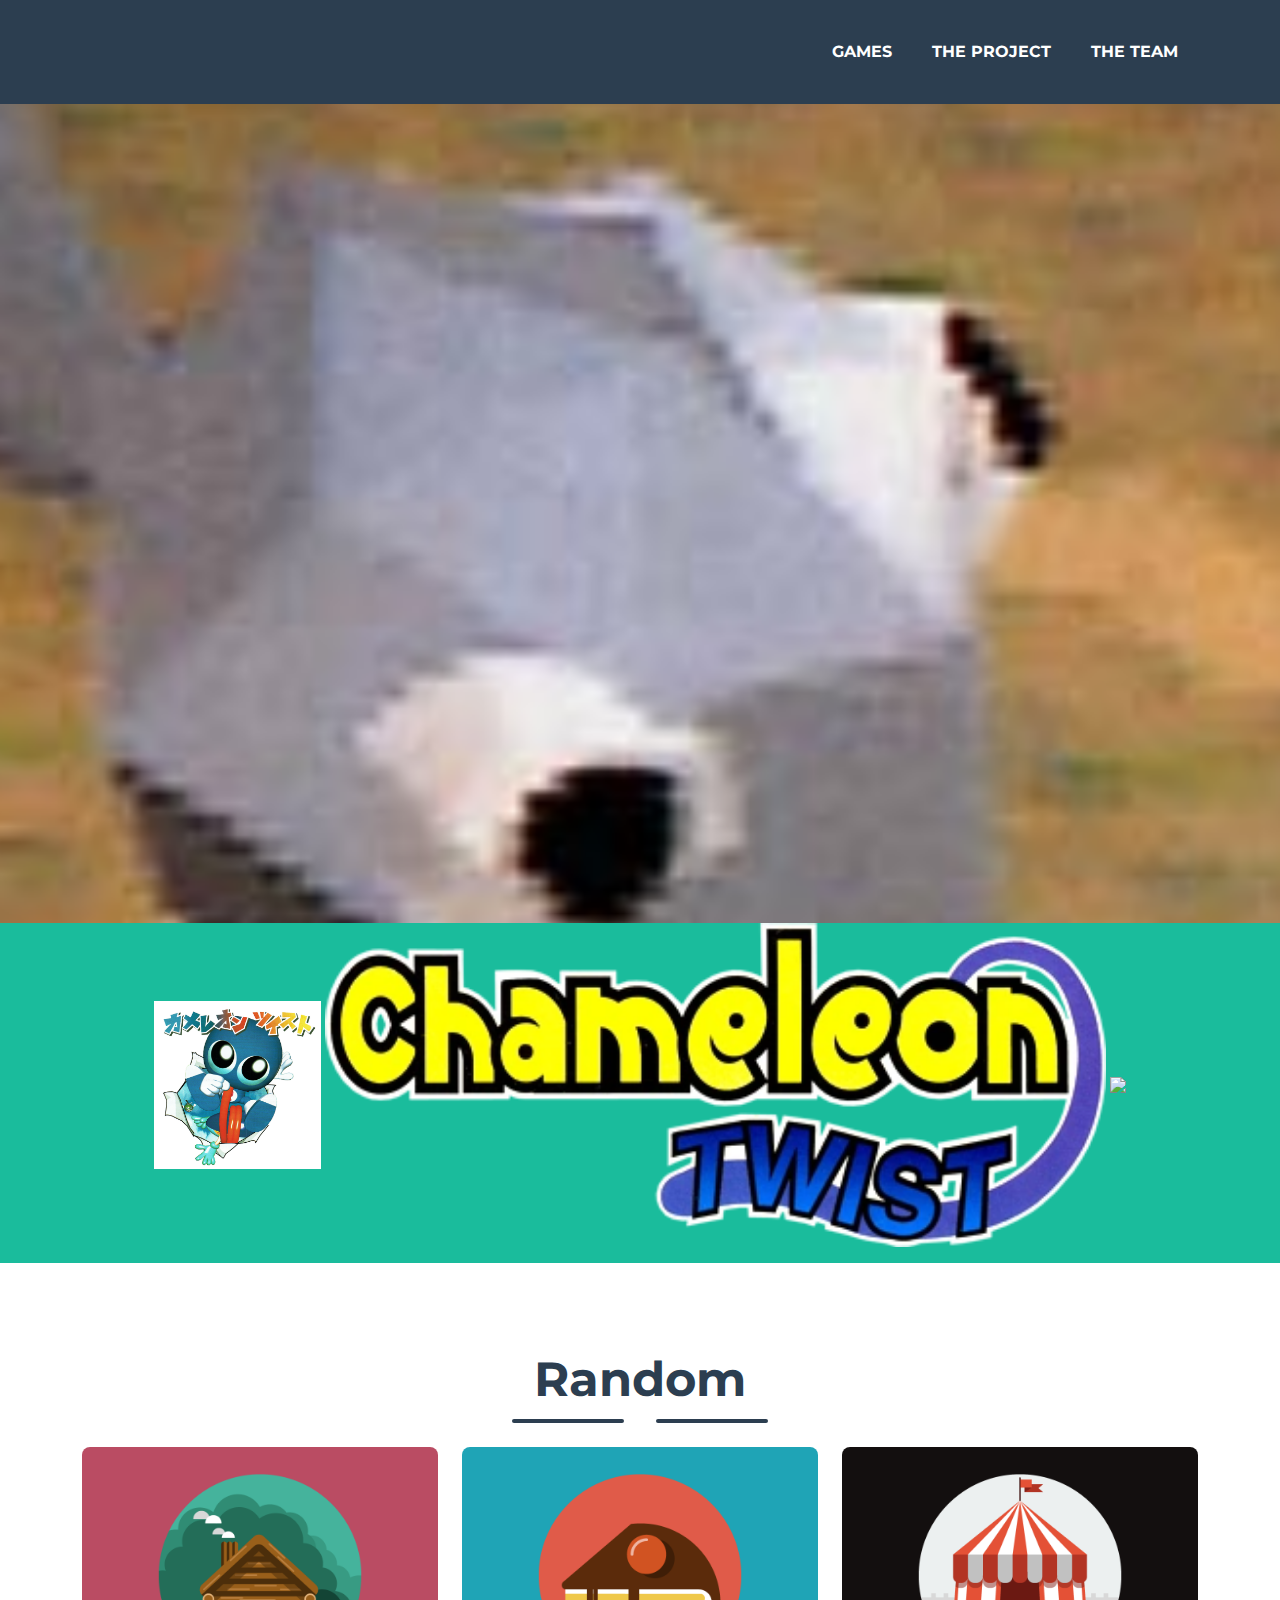
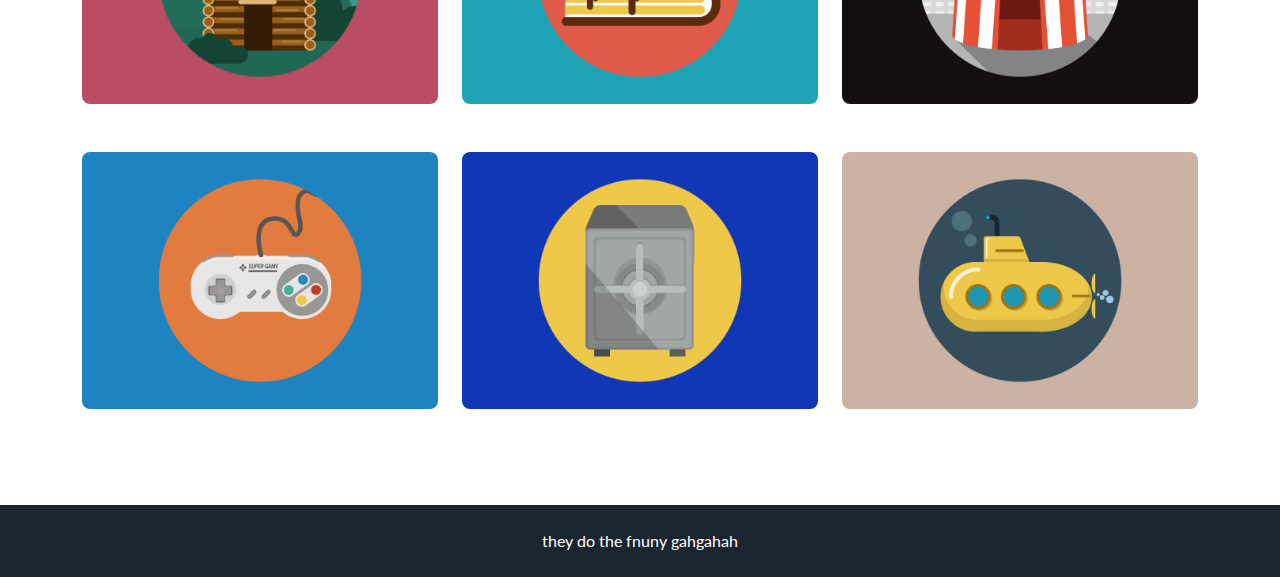
==== commit 73d29247: "wow" ====
--- a/index.html
+++ b/index.html
@@ -28,7 +28,7 @@
                 </button>
                 <div class="collapse navbar-collapse" id="navbarResponsive">
                     <ul class="navbar-nav ms-auto">
-                        <li class="nav-item mx-0 mx-lg-1"><a class="nav-link py-3 px-0 px-lg-3 rounded" onClick="location.href='/https://chameleontwistret.github.io/ctwistdocs/assets/pages/games/list.html'">Games</a></li>
+                        <li class="nav-item mx-0 mx-lg-1"><a class="nav-link py-3 px-0 px-lg-3 rounded" onClick="location.href='https://chameleontwistret.github.io/ctwistdocs/assets/pages/games/list.html'">Games</a></li>
                         <li class="nav-item mx-0 mx-lg-1"><a class="nav-link py-3 px-0 px-lg-3 rounded" onClick="location.href=''">The Project</a></li>
                         <li class="nav-item mx-0 mx-lg-1"><a class="nav-link py-3 px-0 px-lg-3 rounded" onClick="location.href=''">The Team</a></li>
                     </ul>
@@ -54,14 +54,14 @@
                     var balls = Math.floor(Math.random() * 100)
                     var looped = intwrap(balls, options);
                     var galls = "";
-                    galls = "/https://chameleontwistret.github.io/ctwistdocs/assets/img/ext/banner" + String(looped) + ".png";
+                    galls = "https://chameleontwistret.github.io/ctwistdocs/assets/img/ext/banner" + String(looped) + ".png";
                     ouf.src = galls;
                 </script>
                 <!-- Masthead Heading-->
                 <p>
-                <img src="/https://chameleontwistret.github.io/ctwistdocs/assets/img/ext/titleside1.png"  width="15%" height="auto">
-                <img src="/https://chameleontwistret.github.io/ctwistdocs/assets/img/title.png" id="Title" width="70%" height="auto">
-                <img src="/https://chameleontwistret.github.io/ctwistdocs/assets/img/ext/titleside2.png"  width="12%" height="auto">
+                <img src="https://chameleontwistret.github.io/ctwistdocs/assets/img/ext/titleside1.png"  width="15%" height="auto">
+                <img src="https://chameleontwistret.github.io/ctwistdocs/assets/img/title.png" id="Title" width="70%" height="auto">
+                <img src="https://chameleontwistret.github.io/ctwistdocs/assets/img/ext/titleside2.png"  width="12%" height="auto">
                 </p>
             </div>
         </header>
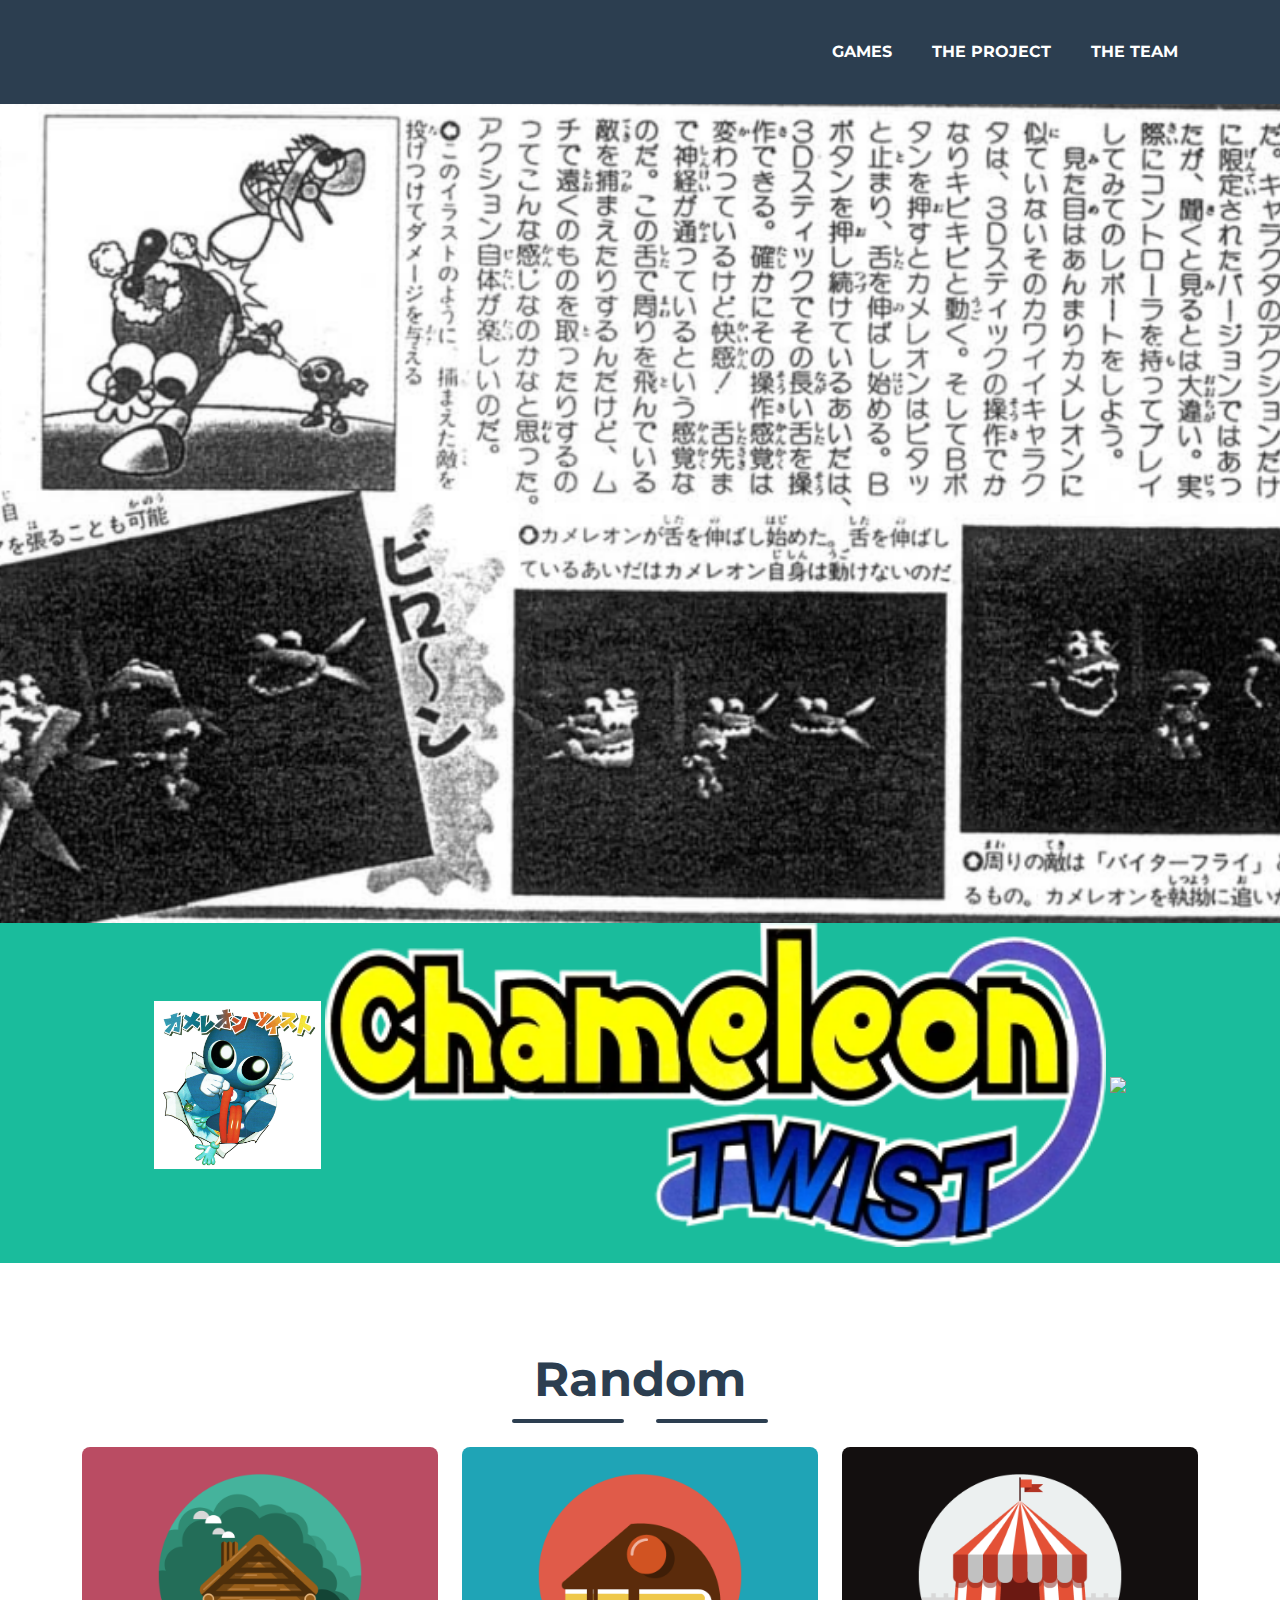
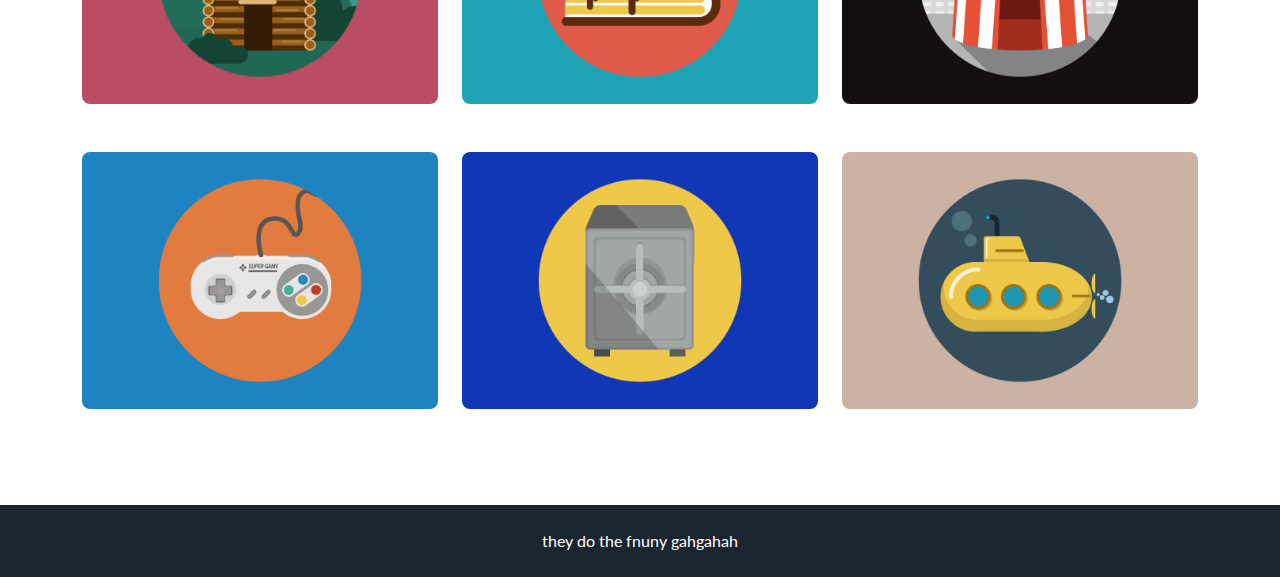
==== commit da27462f: "newfix?" ====
--- a/index.html
+++ b/index.html
@@ -29,8 +29,8 @@
                 <div class="collapse navbar-collapse" id="navbarResponsive">
                     <ul class="navbar-nav ms-auto">
                         <li class="nav-item mx-0 mx-lg-1"><a class="nav-link py-3 px-0 px-lg-3 rounded" onClick="location.href='https://chameleontwistret.github.io/ctwistdocs/assets/pages/games/list.html'">Games</a></li>
-                        <li class="nav-item mx-0 mx-lg-1"><a class="nav-link py-3 px-0 px-lg-3 rounded" onClick="location.href=''">The Project</a></li>
-                        <li class="nav-item mx-0 mx-lg-1"><a class="nav-link py-3 px-0 px-lg-3 rounded" onClick="location.href=''">The Team</a></li>
+                        <li class="nav-item mx-0 mx-lg-1"><a class="nav-link py-3 px-0 px-lg-3 rounded" onClick="location.href='https://chameleontwistret.github.io/ctwistdocs/assets/pages/project/project.html'">The Project</a></li>
+                        <li class="nav-item mx-0 mx-lg-1"><a class="nav-link py-3 px-0 px-lg-3 rounded" onClick="location.href='https://chameleontwistret.github.io/ctwistdocs/assets/pages/team/team.html'">The Team</a></li>
                     </ul>
                 </div>
             </div>
@@ -152,7 +152,7 @@
                     var funnies = ["JSS, You have no idea what you did.", "shoutouts to my homies back in twistcord",
                                   "they do the fnuny gahgahah", "High Octane Screaming Action? More lik-"]
                     var balls = Math.floor(Math.random() * 100)
-                    var looped = intwrap(balls, funnies.length - 1);
+                    var looped = intwrap(balls, funnies.length) - 1;
                     var galls = funnies[looped];
                     ouf.innerHTML = galls
                 </script>
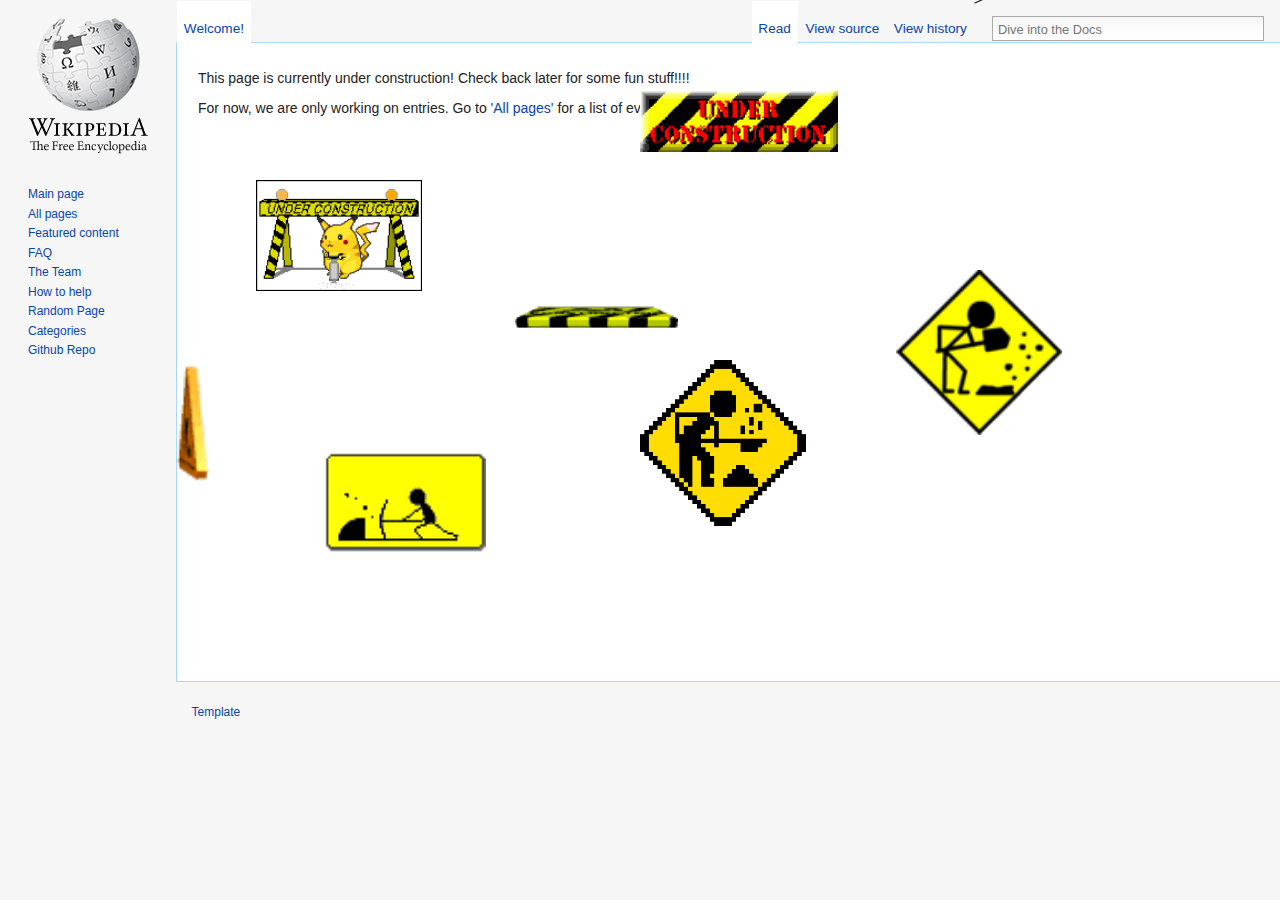
==== commit 396da2f6: "wiki time" ====
--- a/index.html
+++ b/index.html
@@ -1,340 +1,102 @@
-<!DOCTYPE html>
-<html lang="en">
+<!doctype html>
+<html class="no-js" lang="en">
     <head>
-        <meta charset="utf-8" />
-        <meta name="viewport" content="width=device-width, initial-scale=1, shrink-to-fit=no" />
-        <meta name="description" content="" />
-        <meta name="author" content="" />
-        <!-- TITLE -->
-        <title>Chameleon Twist Documentation</title>
-        <!-- Favicon-->
-        <link rel="icon" type="image/x-icon" href="https://chameleontwistret.github.io/ctwistdocs/assets/Davy.ico" />
-        <!-- Font Awesome icons (free version)-->
-        <script src="https://use.fontawesome.com/releases/v6.1.0/js/all.js" crossorigin="anonymous"></script>
-        <!-- Google fonts-->
-        <link href="https://fonts.googleapis.com/css?family=Montserrat:400,700" rel="stylesheet" type="text/css" />
-        <link href="https://fonts.googleapis.com/css?family=Lato:400,700,400italic,700italic" rel="stylesheet" type="text/css" />
-        <!-- Core theme CSS (includes Bootstrap)-->
-        <link href="https://chameleontwistret.github.io/ctwistdocs/css/styles.css" rel="stylesheet" />
+        <meta charset="utf-8">
+        <meta http-equiv="x-ua-compatible" content="ie=edge">
+        <!-- Title -->
+        <title>Chameleon Twist Docs</title>
+        <!-- Description -->
+        <meta name="description" content="The place for all your Twisting™ needs!">
+        <!-- Favico -->
+        <link rel="icon" type="image/x-icon" href="assets/img/Davy.ico" />
+        <!-- Apple... Favico???? -->
+        <link rel="apple-touch-icon" href="assets/img/apple-touch-icon.png">
+        <!-- Default Global Scripts -->
+        <script src="js/scripts.js"></script>
+        <meta name="viewport" content="width=device-width, initial-scale=1">
+		<link rel="canonical" href="http://html5-templates.com/" />
+        <link rel="stylesheet" href="css/style.css">
+        <script src="js/vendor/modernizr-2.8.3.min.js"></script>
     </head>
-    <body id="page-top">
-        <!-- Navigation-->
-        <nav class="navbar navbar-expand-lg bg-secondary text-uppercase fixed-top" id="mainNav">
-            <div class="container">
-                <a class="navbar-brand" href="#page-top"></a>
-                <button class="navbar-toggler text-uppercase font-weight-bold bg-primary text-white rounded" type="button" data-bs-toggle="collapse" data-bs-target="#navbarResponsive" aria-controls="navbarResponsive" aria-expanded="false" aria-label="Toggle navigation">
-                    Sitemap
-                    <i class="fas fa-bars"></i>
-                </button>
-                <div class="collapse navbar-collapse" id="navbarResponsive">
-                    <ul class="navbar-nav ms-auto">
-                        <li class="nav-item mx-0 mx-lg-1"><a class="nav-link py-3 px-0 px-lg-3 rounded" onClick="location.href='https://chameleontwistret.github.io/ctwistdocs/assets/pages/games/list.html'">Games</a></li>
-                        <li class="nav-item mx-0 mx-lg-1"><a class="nav-link py-3 px-0 px-lg-3 rounded" onClick="location.href='https://chameleontwistret.github.io/ctwistdocs/assets/pages/project/project.html'">The Project</a></li>
-                        <li class="nav-item mx-0 mx-lg-1"><a class="nav-link py-3 px-0 px-lg-3 rounded" onClick="location.href='https://chameleontwistret.github.io/ctwistdocs/assets/pages/team/team.html'">The Team</a></li>
-                    </ul>
-                </div>
-            </div>
-        </nav>
-        <!-- Masthead-->
-        <header class="bg-primary text-white text-center">
-            <div class="container d-flex align-items-center flex-column">
-                <!-- Masthead Avatar Image-->
-                <img src="" id="imagur" width="147%" height="auto">
-                <script>
-                    var ouf = document.getElementById("imagur")
-                    function intwrap(num, limit){
-                        var boing = num;
-                        while (boing > limit){ 
-                            boing -= limit;
-                        }
-                        return boing;
-                    }
+    <body>
+        <!--[if lt IE 8]>
+            <p class="browserupgrade">You are using an <strong>outdated</strong> browser. Please <a href="https://browsehappy.com/">upgrade your browser</a> to improve your experience.</p>
+        <![endif]-->
 
-                    var options = 14;
-                    var balls = Math.floor(Math.random() * 100)
-                    var looped = intwrap(balls, options);
-                    var galls = "";
-                    galls = "https://chameleontwistret.github.io/ctwistdocs/assets/img/ext/banner" + String(looped) + ".png";
-                    ouf.src = galls;
-                </script>
-                <!-- Masthead Heading-->
-                <p>
-                <img src="https://chameleontwistret.github.io/ctwistdocs/assets/img/ext/titleside1.png"  width="15%" height="auto">
-                <img src="https://chameleontwistret.github.io/ctwistdocs/assets/img/title.png" id="Title" width="70%" height="auto">
-                <img src="https://chameleontwistret.github.io/ctwistdocs/assets/img/ext/titleside2.png"  width="12%" height="auto">
-                </p>
-            </div>
-        </header>
-        <!-- Portfolio Section-->
-        <section class="page-section portfolio" id="portfolio">
-            <div class="container">
-                <!-- Portfolio Section Heading-->
-                <h2 class="page-section-heading text-center text-secondary mb-0">Random</h2>
-                <!-- Icon Divider-->
-                <div class="divider-custom">
-                    <div class="divider-custom-line"></div>
-                    <div class="divider-custom-icon"><i class="fas fa-star"></i></div>
-                    <div class="divider-custom-line"></div>
-                </div>
-                <!-- Portfolio Grid Items-->
-                <div class="row justify-content-center">
-                    <!-- Portfolio Item 1-->
-                    <div class="col-md-6 col-lg-4 mb-5">
-                        <div class="portfolio-item mx-auto" data-bs-toggle="modal" data-bs-target="#portfolioModal1">
-                            <div class="portfolio-item-caption d-flex align-items-center justify-content-center h-100 w-100">
-                                <div class="portfolio-item-caption-content text-center text-white"><i class="fas fa-plus fa-3x"></i></div>
-                            </div>
-                            <img class="img-fluid" src="https://chameleontwistret.github.io/ctwistdocs/assets/img/portfolio/cabin.png" alt="..." />
-                        </div>
-                    </div>
-                    <!-- Portfolio Item 2-->
-                    <div class="col-md-6 col-lg-4 mb-5">
-                        <div class="portfolio-item mx-auto" data-bs-toggle="modal" data-bs-target="#portfolioModal2">
-                            <div class="portfolio-item-caption d-flex align-items-center justify-content-center h-100 w-100">
-                                <div class="portfolio-item-caption-content text-center text-white"><i class="fas fa-plus fa-3x"></i></div>
-                            </div>
-                            <img class="img-fluid" src="https://chameleontwistret.github.io/ctwistdocs/assets/img/portfolio/cake.png" alt="..." />
-                        </div>
-                    </div>
-                    <!-- Portfolio Item 3-->
-                    <div class="col-md-6 col-lg-4 mb-5">
-                        <div class="portfolio-item mx-auto" data-bs-toggle="modal" data-bs-target="#portfolioModal3">
-                            <div class="portfolio-item-caption d-flex align-items-center justify-content-center h-100 w-100">
-                                <div class="portfolio-item-caption-content text-center text-white"><i class="fas fa-plus fa-3x"></i></div>
-                            </div>
-                            <img class="img-fluid" src="https://chameleontwistret.github.io/ctwistdocs/assets/img/portfolio/circus.png" alt="..." />
-                        </div>
-                    </div>
-                    <!-- Portfolio Item 4-->
-                    <div class="col-md-6 col-lg-4 mb-5 mb-lg-0">
-                        <div class="portfolio-item mx-auto" data-bs-toggle="modal" data-bs-target="#portfolioModal4">
-                            <div class="portfolio-item-caption d-flex align-items-center justify-content-center h-100 w-100">
-                                <div class="portfolio-item-caption-content text-center text-white"><i class="fas fa-plus fa-3x"></i></div>
-                            </div>
-                            <img class="img-fluid" src="https://chameleontwistret.github.io/ctwistdocs/assets/img/portfolio/game.png" alt="..." />
-                        </div>
-                    </div>
-                    <!-- Portfolio Item 5-->
-                    <div class="col-md-6 col-lg-4 mb-5 mb-md-0">
-                        <div class="portfolio-item mx-auto" data-bs-toggle="modal" data-bs-target="#portfolioModal5">
-                            <div class="portfolio-item-caption d-flex align-items-center justify-content-center h-100 w-100">
-                                <div class="portfolio-item-caption-content text-center text-white"><i class="fas fa-plus fa-3x"></i></div>
-                            </div>
-                            <img class="img-fluid" src="https://chameleontwistret.github.io/ctwistdocs/assets/img/portfolio/safe.png" alt="..." />
-                        </div>
-                    </div>
-                    <!-- Portfolio Item 6-->
-                    <div class="col-md-6 col-lg-4">
-                        <div class="portfolio-item mx-auto" data-bs-toggle="modal" data-bs-target="#portfolioModal6">
-                            <div class="portfolio-item-caption d-flex align-items-center justify-content-center h-100 w-100">
-                                <div class="portfolio-item-caption-content text-center text-white"><i class="fas fa-plus fa-3x"></i></div>
-                            </div>
-                            <img class="img-fluid" src="https://chameleontwistret.github.io/ctwistdocs/assets/img/portfolio/submarine.png" alt="..." />
-                        </div>
-                    </div>
-                </div>
-            </div>
-        </section>
-        
-        <!-- Copyright Section-->
-        <div class="copyright py-4 text-center text-white">
-            <div id="fakeCopy" class="container"><small></small></div>
-                <script>
-                    var ouf = document.getElementById("fakeCopy")
-                    function intwrap(num, limit){
-                        var boing = num;
-                        while (boing > limit){
-                            boing -= limit;
-                        }
-                        return boing;
-                    }
+		<div class="wrapAll clearfix">
+			<div class="sidebar">
+				<div class="logo">
+					<a href="/"><img src='assets/img/logo.png' alt="logo"></a>
+				</div>
+				<div class="navigation">
+					<ul>
+						<li><a href="#">Main page</a></li>
+						<li><a href="#">All pages</a></li>
+						<li><a href="#">Featured content</a></li>
+					<!--</ul>
+					<h3>The Site</h3>
+					<ul>-->
+						<li><a href="#">FAQ</a></li>
+						<li><a href="#">The Team</a></li>
+						<li><a href="#">How to help</a></li>
+						<li><a href="#">Random Page</a></li>
+						<li><a href="#">Categories</a></li>
+						<li><a href="#">Github Repo</a></li>
+					</ul>
+				</div>
 
-                    var funnies = ["JSS, You have no idea what you did.", "shoutouts to my homies back in twistcord",
-                                  "they do the fnuny gahgahah", "High Octane Screaming Action? More lik-"]
-                    var balls = Math.floor(Math.random() * 100)
-                    var looped = intwrap(balls, funnies.length) - 1;
-                    var galls = funnies[looped];
-                    ouf.innerHTML = galls
-                </script>
-            
-        </div>
-        <!-- Portfolio Modals
-        <div class="portfolio-modal modal fade" id="portfolioModal1" tabindex="-1" aria-labelledby="portfolioModal1" aria-hidden="true">
-            <div class="modal-dialog modal-xl">
-                <div class="modal-content">
-                    <div class="modal-header border-0"><button class="btn-close" type="button" data-bs-dismiss="modal" aria-label="Close"></button></div>
-                    <div class="modal-body text-center pb-5">
-                        <div class="container">
-                            <div class="row justify-content-center">
-                                <div class="col-lg-8">
-                                    <h2 class="portfolio-modal-title text-secondary text-uppercase mb-0">Log Cabin</h2>
-                                    <div class="divider-custom">
-                                        <div class="divider-custom-line"></div>
-                                        <div class="divider-custom-icon"><i class="fas fa-star"></i></div>
-                                        <div class="divider-custom-line"></div>
-                                    </div>
-                                    <img class="img-fluid rounded mb-5" src="https://chameleontwistret.github.io/ctwistdocs/assets/img/portfolio/cabin.png" alt="..." />
-                                    <p class="mb-4">Lorem ipsum dolor sit amet, consectetur adipisicing elit. Mollitia neque assumenda ipsam nihil, molestias magnam, recusandae quos quis inventore quisquam velit asperiores, vitae? Reprehenderit soluta, eos quod consequuntur itaque. Nam.</p>
-                                    <button class="btn btn-primary" data-bs-dismiss="modal">
-                                        <i class="fas fa-xmark fa-fw"></i>
-                                        Close Window
-                                    </button>
-                                </div>
-                            </div>
-                        </div>
-                    </div>
-                </div>
-            </div>
-        </div> -->
-        <!-- Portfolio Modal 2
-        <div class="portfolio-modal modal fade" id="portfolioModal2" tabindex="-1" aria-labelledby="portfolioModal2" aria-hidden="true">
-            <div class="modal-dialog modal-xl">
-                <div class="modal-content">
-                    <div class="modal-header border-0"><button class="btn-close" type="button" data-bs-dismiss="modal" aria-label="Close"></button></div>
-                    <div class="modal-body text-center pb-5">
-                        <div class="container">
-                            <div class="row justify-content-center">
-                                <div class="col-lg-8">
-                                    <h2 class="portfolio-modal-title text-secondary text-uppercase mb-0">Tasty Cake</h2>
-                                    <div class="divider-custom">
-                                        <div class="divider-custom-line"></div>
-                                        <div class="divider-custom-icon"><i class="fas fa-star"></i></div>
-                                        <div class="divider-custom-line"></div>
-                                    </div>
-                                    <img class="img-fluid rounded mb-5" src="https://chameleontwistret.github.io/ctwistdocs/assets/img/portfolio/cake.png" alt="..." />
-                                    <p class="mb-4">Lorem ipsum dolor sit amet, consectetur adipisicing elit. Mollitia neque assumenda ipsam nihil, molestias magnam, recusandae quos quis inventore quisquam velit asperiores, vitae? Reprehenderit soluta, eos quod consequuntur itaque. Nam.</p>
-                                    <button class="btn btn-primary" data-bs-dismiss="modal">
-                                        <i class="fas fa-xmark fa-fw"></i>
-                                        Close Window
-                                    </button>
-                                </div>
-                            </div>
-                        </div>
-                    </div>
-                </div>
-            </div>
-        </div>-->
-        <!-- Portfolio Modal 3
-        <div class="portfolio-modal modal fade" id="portfolioModal3" tabindex="-1" aria-labelledby="portfolioModal3" aria-hidden="true">
-            <div class="modal-dialog modal-xl">
-                <div class="modal-content">
-                    <div class="modal-header border-0"><button class="btn-close" type="button" data-bs-dismiss="modal" aria-label="Close"></button></div>
-                    <div class="modal-body text-center pb-5">
-                        <div class="container">
-                            <div class="row justify-content-center">
-                                <div class="col-lg-8">
-                                    <h2 class="portfolio-modal-title text-secondary text-uppercase mb-0">Circus Tent</h2>
-                                    <div class="divider-custom">
-                                        <div class="divider-custom-line"></div>
-                                        <div class="divider-custom-icon"><i class="fas fa-star"></i></div>
-                                        <div class="divider-custom-line"></div>
-                                    </div>
-                                    <img class="img-fluid rounded mb-5" src="https://chameleontwistret.github.io/ctwistdocs/assets/img/portfolio/circus.png" alt="..." />
-                                    <p class="mb-4">Lorem ipsum dolor sit amet, consectetur adipisicing elit. Mollitia neque assumenda ipsam nihil, molestias magnam, recusandae quos quis inventore quisquam velit asperiores, vitae? Reprehenderit soluta, eos quod consequuntur itaque. Nam.</p>
-                                    <button class="btn btn-primary" data-bs-dismiss="modal">
-                                        <i class="fas fa-xmark fa-fw"></i>
-                                        Close Window
-                                    </button>
-                                </div>
-                            </div>
-                        </div>
-                    </div>
-                </div>
-            </div>
-        </div>-->
-        <!-- Portfolio Modal 4
-        <div class="portfolio-modal modal fade" id="portfolioModal4" tabindex="-1" aria-labelledby="portfolioModal4" aria-hidden="true">
-            <div class="modal-dialog modal-xl">
-                <div class="modal-content">
-                    <div class="modal-header border-0"><button class="btn-close" type="button" data-bs-dismiss="modal" aria-label="Close"></button></div>
-                    <div class="modal-body text-center pb-5">
-                        <div class="container">
-                            <div class="row justify-content-center">
-                                <div class="col-lg-8">
-                                    <h2 class="portfolio-modal-title text-secondary text-uppercase mb-0">Controller</h2>
-                                    <div class="divider-custom">
-                                        <div class="divider-custom-line"></div>
-                                        <div class="divider-custom-icon"><i class="fas fa-star"></i></div>
-                                        <div class="divider-custom-line"></div>
-                                    </div>
-                                    <img class="img-fluid rounded mb-5" src="https://chameleontwistret.github.io/ctwistdocs/assets/img/portfolio/game.png" alt="..." />
-                                    <p class="mb-4">Lorem ipsum dolor sit amet, consectetur adipisicing elit. Mollitia neque assumenda ipsam nihil, molestias magnam, recusandae quos quis inventore quisquam velit asperiores, vitae? Reprehenderit soluta, eos quod consequuntur itaque. Nam.</p>
-                                    <button class="btn btn-primary" data-bs-dismiss="modal">
-                                        <i class="fas fa-xmark fa-fw"></i>
-                                        Close Window
-                                    </button>
-                                </div>
-                            </div>
-                        </div>
-                    </div>
-                </div>
-            </div>
-        </div>-->
-        <!-- Portfolio Modal 5
-        <div class="portfolio-modal modal fade" id="portfolioModal5" tabindex="-1" aria-labelledby="portfolioModal5" aria-hidden="true">
-            <div class="modal-dialog modal-xl">
-                <div class="modal-content">
-                    <div class="modal-header border-0"><button class="btn-close" type="button" data-bs-dismiss="modal" aria-label="Close"></button></div>
-                    <div class="modal-body text-center pb-5">
-                        <div class="container">
-                            <div class="row justify-content-center">
-                                <div class="col-lg-8">
-                                    <h2 class="portfolio-modal-title text-secondary text-uppercase mb-0">Locked Safe</h2>
-                                    <div class="divider-custom">
-                                        <div class="divider-custom-line"></div>
-                                        <div class="divider-custom-icon"><i class="fas fa-star"></i></div>
-                                        <div class="divider-custom-line"></div>
-                                    </div>
-                                    <img class="img-fluid rounded mb-5" src="https://chameleontwistret.github.io/ctwistdocs/assets/img/portfolio/safe.png" alt="..." />
-                                    <p class="mb-4">Lorem ipsum dolor sit amet, consectetur adipisicing elit. Mollitia neque assumenda ipsam nihil, molestias magnam, recusandae quos quis inventore quisquam velit asperiores, vitae? Reprehenderit soluta, eos quod consequuntur itaque. Nam.</p>
-                                    <button class="btn btn-primary" data-bs-dismiss="modal">
-                                        <i class="fas fa-xmark fa-fw"></i>
-                                        Close Window
-                                    </button>
-                                </div>
-                            </div>
-                        </div>
-                    </div>
-                </div>
-            </div>
-        </div>-->
-        <!-- Portfolio Modal 6
-        <div class="portfolio-modal modal fade" id="portfolioModal6" tabindex="-1" aria-labelledby="portfolioModal6" aria-hidden="true">
-            <div class="modal-dialog modal-xl">
-                <div class="modal-content">
-                    <div class="modal-header border-0"><button class="btn-close" type="button" data-bs-dismiss="modal" aria-label="Close"></button></div>
-                    <div class="modal-body text-center pb-5">
-                        <div class="container">
-                            <div class="row justify-content-center">
-                                <div class="col-lg-8">
-                                    <h2 class="portfolio-modal-title text-secondary text-uppercase mb-0">Submarine</h2>
-                                    <div class="divider-custom">
-                                        <div class="divider-custom-line"></div>
-                                        <div class="divider-custom-icon"><i class="fas fa-star"></i></div>
-                                        <div class="divider-custom-line"></div>
-                                    </div>
-                                    <img class="img-fluid rounded mb-5" src="https://chameleontwistret.github.io/ctwistdocs/assets/img/portfolio/submarine.png" alt="..." />
-                                    <p class="mb-4">Lorem ipsum dolor sit amet, consectetur adipisicing elit. Mollitia neque assumenda ipsam nihil, molestias magnam, recusandae quos quis inventore quisquam velit asperiores, vitae? Reprehenderit soluta, eos quod consequuntur itaque. Nam.</p>
-                                    <button class="btn btn-primary" data-bs-dismiss="modal">
-                                        <i class="fas fa-xmark fa-fw"></i>
-                                        Close Window
-                                    </button>
-                                </div>
-                            </div>
-                        </div>
-                    </div>
-                </div>
-            </div>
-        </div>-->
-        
-        <!-- Bootstrap core JS-->
-        <script src="https://cdn.jsdelivr.net/npm/bootstrap@5.1.3/dist/js/bootstrap.bundle.min.js"></script>
-        <!-- Core theme JS-->
-        <script src="https://chameleontwistret.github.io/ctwistdocs/js/scripts.js"></script>
-        <!-- * * * * * * * * * * * * * * * * * * * * * * * * * * * * * * * * * * * * * * * *-->
-        <!-- * *                               SB Forms JS                               * *-->
-        <!-- * * Activate your form at https://startbootstrap.com/solution/contact-forms * *-->
-        <!-- * * * * * * * * * * * * * * * * * * * * * * * * * * * * * * * * * * * * * * * *-->
-        <script src="https://cdn.startbootstrap.com/sb-forms-latest.js"></script>
+			
+			</div>
+			<div class="mainsection">
+				<div class="tabs clearfix">
+					<div class="tabsLeft">
+						<ul><li><a href="#" class="active">Welcome!</a></li></ul>
+					</div>
+					<div id="simpleSearch">
+						<input type="text" name="searchInput" id="searchInput" placeholder="Dive into the Docs" size="12" />
+						<div id="submitSearch"></div>
+					</div>
+					<div class="tabsRight">
+						<ul>>
+							<li><a href="#" class="active">Read</a></li>
+							<li><a href="#">View source</a></li>						
+							<li><a href="#">View history</a></li>						
+						</ul>
+					</div>
+				
+				</div>
+                <style>
+                main {
+                  width: 100%;
+                  height: 600px;
+                }
+                </style>
+				<main class="article">
+                    <p>This page is currently under construction! Check back later for some fun stuff!!!!</p>
+                    <p>For now, we are only working on entries. Go to <a href="#">'All pages'</a> for a list of every page hosted!</p>
+                    <img src="p/index/const1.gif" style="position:absolute; left: 25%; top: 50%; width: 13%;">
+                    <img src="p/index/const2.gif" style="position:absolute; left: 10%; top: 40%; width: 10%;">
+                    <img src="p/index/const3.gif" style="position:absolute; left: 20%; top: 20%; width: 13%;">
+                    <img src="p/index/const4.gif" style="position:absolute; left: 40%; top: 30%; width: 13%;">
+                    <img src="p/index/const5.gif" style="position:absolute; left: 50%; top: 40%; width: 13%;">
+                    <img src="p/index/const6.gif" style="position:absolute; left: 50%; top: 10%; width: 15.5%;">
+                    <img src="p/index/stickly.gif" style="position:absolute; left: 70%; top: 30%; width: 13%;">
+				</main>
+				<div class="pagefooter">
+					<div class="footerlinks">
+						<a href="http://html5-templates.com/">Template</a>
+					</div>
+				</div>
+			
+			
+			</div>		
+		</div>
+		
+		
+        <script src="https://code.jquery.com/jquery-1.12.0.min.js"></script>
+        <script>window.jQuery || document.write('<script src="js/vendor/jquery-1.12.0.min.js"><\/script>')</script>
+        <script src="js/script.js"></script>
+
+
     </body>
 </html>
--- a/css/style.css
+++ b/css/style.css
@@ -0,0 +1,635 @@
+@font-face {
+	font-family: "Linux Libertine";
+	src: url("fonts/LinLibertine_RZ.woff") format('woff');
+}
+html {
+	font-family: sans-serif;
+	-ms-text-size-adjust: 100%;
+	-webkit-text-size-adjust: 100%;
+}
+body {
+	margin: 0;
+}
+article,aside,details,figcaption,figure,footer,header,hgroup,main,menu,nav,section,summary {
+	display: block;
+}
+audio,canvas,progress,video {
+	display: inline-block;
+	vertical-align: baseline;
+}
+audio:not([controls]) {
+	display: none;
+	height: 0;
+}
+[hidden],template {
+	display: none;
+}
+a {
+	background-color: transparent;
+}
+a:active,a:hover {
+	outline: 0;
+}
+abbr[title] {
+	border-bottom: 1px dotted;
+}
+b,strong {
+	font-weight: bold;
+}
+dfn {
+	font-style: italic;
+}
+h1 {
+	font-size: 2em;
+	margin: 0.67em 0;
+}
+mark {
+	background: #ff0;
+	color: #000;
+}
+small {
+	font-size: 80%;
+}
+sub,sup {
+	font-size: 75%;
+	line-height: 0;
+	position: relative;
+	vertical-align: baseline;
+}
+sup {
+	top: -0.5em;
+}
+sub {
+	bottom: -0.25em;
+}
+img {
+	border: 0;
+	max-width: 100%;
+}
+svg:not(:root) {
+	overflow: hidden;
+}
+figure {
+	margin: 1em 40px;
+}
+hr {
+	box-sizing: content-box;
+	height: 0;
+}
+pre {
+	overflow: auto;
+}
+code,kbd,pre,samp {
+	font-family: monospace, monospace;
+	font-size: 1em;
+}
+button,input,optgroup,select,textarea {
+	color: inherit;
+	font: inherit;
+	margin: 0;
+}
+button {
+	overflow: visible;
+}
+button,select {
+	text-transform: none;
+}
+button,html input[type="button"], input[type="reset"],input[type="submit"] {
+	-webkit-appearance: button;
+	cursor: pointer;
+}
+button[disabled],html input[disabled] {
+	cursor: default;
+}
+button::-moz-focus-inner,input::-moz-focus-inner {
+	border: 0;
+	padding: 0;
+}
+input {
+	line-height: normal;
+}
+input[type="checkbox"],input[type="radio"] {
+	box-sizing: border-box;
+	padding: 0;
+}
+input[type="number"]::-webkit-inner-spin-button,input[type="number"]::-webkit-outer-spin-button {
+	height: auto;
+}
+input[type="search"] {
+	-webkit-appearance: textfield;
+	box-sizing: content-box;
+}
+input[type="search"]::-webkit-search-cancel-button,input[type="search"]::-webkit-search-decoration {
+	-webkit-appearance: none;
+}
+fieldset {
+	border: 1px solid #c0c0c0;
+	margin: 0 2px;
+	padding: 0.35em 0.625em 0.75em;
+}
+legend {
+	border: 0;
+	padding: 0;
+}
+textarea {
+	overflow: auto;
+}
+optgroup {
+	font-weight: bold;
+}
+table {
+	border-collapse: collapse;
+	border-spacing: 0;
+}
+td,th {
+	padding: 0;
+}
+html {
+	color: #222;
+	font-size: 1em;
+	line-height: 1.4;
+}
+::-moz-selection {
+	background: #b3d4fc;
+	text-shadow: none;
+}
+::selection {
+	background: #b3d4fc;
+	text-shadow: none;
+}
+hr {
+	display: block;
+	height: 1px;
+	border: 0;
+	border-top: 1px solid #ccc;
+	margin: 1em 0;
+	padding: 0;
+}
+audio,canvas,iframe,img,svg,video {
+	vertical-align: middle;
+}
+fieldset {
+	border: 0;
+	margin: 0;
+	padding: 0;
+}
+textarea {
+	resize: vertical;
+}
+.browserupgrade {
+	margin: 0.2em 0;
+	background: #ccc;
+	color: #000;
+	padding: 0.2em 0;
+}
+.hidden {
+	display: none !important;
+}
+.visuallyhidden {
+	border: 0;
+	clip: rect(0 0 0 0);
+	height: 1px;
+	margin: -1px;
+	overflow: hidden;
+	padding: 0;
+	position: absolute;
+	width: 1px;
+}
+.visuallyhidden.focusable:active,.visuallyhidden.focusable:focus {
+	clip: auto;
+	height: auto;
+	margin: 0;
+	overflow: visible;
+	position: static;
+	width: auto;
+}
+.invisible {
+	visibility: hidden;
+}
+.clearfix:before,.clearfix:after {
+	content: " ";
+	display: table;
+}
+.clearfix:after {
+	clear: both;
+}
+@media only screen and (min-width: 35em) {
+}
+@media print,(-webkit-min-device-pixel-ratio: 1.25),(min-resolution: 1.25dppx),(min-resolution: 120dpi) {
+}
+@media print {
+	*,*:before,*:after,*:first-letter,*:first-line {
+		background: transparent !important;
+		color: #000 !important;
+		box-shadow: none !important;
+		text-shadow: none !important;
+	}
+	a,a:visited {
+		text-decoration: underline;
+	}
+	a[href]:after {
+		content: " (" attr(href) ")";
+	}
+	abbr[title]:after {
+		content: " (" attr(title) ")";
+	}
+	a[href^="#"]:after,a[href^="javascript:"]:after {
+		content: "";
+	}
+	pre,blockquote {
+		border: 1px solid #999;
+		page-break-inside: avoid;
+	}
+	thead {
+		display: table-header-group;
+	}
+	tr,img {
+		page-break-inside: avoid;
+	}
+	img {
+		max-width: 100% !important;
+	}
+	p,h2,h3 {
+		orphans: 3;
+		widows: 3;
+	}
+	h2,h3 {
+		page-break-after: avoid;
+	}
+}
+h1, h2, h3, h4, h5, h6 {
+	color: #000;
+	background: none;
+	font-weight: normal;
+	margin: 0;
+	overflow: hidden;
+	padding-top: 0.5em;
+	padding-bottom: 0.17em;
+}
+.article h1 {
+	font-family: 'Linux Libertine','Georgia','Times',serif;
+	border-bottom: 1px solid #a2a9b1;
+}
+.article h2 {
+	font-size: 1.6em;
+	margin: 0.5em 0 0.5em 0;
+	font-family: 'Linux Libertine','Georgia','Times',serif;
+	border-bottom: 1px solid #a2a9b1;
+	line-height: 1.4em;
+	padding-bottom: 0em;
+}
+.article h3 {
+	font-weight: bold;
+	font-size: 1.2em;
+}
+.article p.roleNote {
+	padding: 1em 0 0 1.6em;
+	font-style: italic;
+}
+p.siteSub {
+	font-size: 92%;
+}
+body {
+	background: url(assets/img/part/body-top.png) repeat-x top left #f6f6f6;
+}
+ul {
+	list-style-type: none;
+	list-style-image: none;
+	margin: 0;
+	padding: 0.3em 0 0 0;
+}
+h1 {
+	line-height: 1.3;
+	margin-bottom: 0.25em;
+	padding: 0;
+	letter-spacing: 0;
+	font-size: 2.3em;
+}
+a, a:visited {
+	color: #0645ad;
+	text-decoration: none;
+}
+a:hover {
+	text-decoration: underline;
+}
+.wrapAll {
+	width: 100%.
+}
+.sidebar {
+	float: left;
+	width: 9em;
+	padding: 3px 1.5em 10px 1.3em;
+	position: absolute;
+}
+.sidebar h3 {
+	font-size: 0.75em;
+	color: #4d4d4d;
+	font-weight: normal;
+	margin: 0.5em 0 0 0;
+	padding: 0.25em 0;
+	cursor: default;
+	border: 0;
+	border-bottom: 1px solid #D8D8D8;
+}
+.sidebar li {
+	line-height: 1.125em;
+	margin: 0;
+	padding: 0.25em 0;
+	font-size: 0.75em;
+	word-wrap: break-word;
+}
+div.articleRight {
+	border: 1px solid #c8ccd1;
+	padding: 3px;
+	float: right;
+	background-color: #f8f9fa;
+	font-size: 94%;
+	text-align: center;
+	overflow: hidden;
+	line-height: 1.4em;
+	padding: 3px;
+	font-size: 94%;
+	margin: 0 0 5px 15px;
+	text-align: left;
+}
+div.articleRightInner {
+	border: 1px solid #c8ccd1;
+	padding: 3px;
+	background-color: #f8f9fa;
+	font-size: 94%;
+	text-align: center;
+	overflow: hidden;
+}
+div.articleLeft {
+	border: 1px solid #c8ccd1;
+	padding: 3px;
+	float: left;
+	background-color: #f8f9fa;
+	font-size: 94%;
+	text-align: center;
+	overflow: hidden;
+	line-height: 1.4em;
+	padding: 3px;
+	font-size: 94%;
+	margin: 0 10px 0 15px;
+	text-align: right;
+}
+div.articleLeftInner {
+	border: 1px solid #c8ccd1;
+	padding: 3px;
+	background-color: #f8f9fa;
+	font-size: 94%;
+	text-align: center;
+	overflow: hidden;
+}
+.logo {
+	margin-bottom: 20px;
+}
+.navigation {
+	padding: 0.15em 0 0 0.45em;
+}
+.mainsection {
+	margin: 0 0 0 11em;
+}
+.headerLinks {
+	text-align: right;
+	padding: 0.8em 1.4em;
+	font-size: 0.72em;
+	color: #777;
+	letter-spacing: 0.017em;
+}
+.headerLinks a{
+	display: inline-block;
+	margin: 0 0 0 0.5em;
+}
+.tabs {
+}
+.tabs ul li a {
+	display: block;
+	background: url(assets/img/part/blue-gradient.png) bottom left repeat-x transparent;
+	font-size: 0.85em;
+	padding: 1em 0.5em 0;
+	line-height: 2em;
+	position: relative;
+	top: 1px;
+	left: 1px;
+	border-bottom: 1px solid #A7D7F9;
+}
+.tabs ul li a.active {
+	background: #FFF;
+	border-bottom-color: transparent;
+}
+.tabs ul {
+	display: inline-block;
+	background: url(assets/img/part/tab-separator.png) repeat-x top left transparent;
+	letter-spacing: 0;
+	margin: 0;
+	padding: 0 1px 0 0;
+}
+.tabs ul li {
+	margin: 0;
+	padding: 0;
+	white-space: nowrap;
+	display: inline-block;
+	float: left;
+	margin: 0 1px 0 0px;
+}
+.tabs ul {
+}
+.tabsLeft {
+	line-height: 0;
+	float: left;
+}
+#simpleSearch {
+	margin: 1em 1em 0em 0.5em;
+	display: block;
+	width: 267px;
+	height: 23px;
+	padding: 0 0 0 3px;
+	float: right;
+	overflow: hidden;
+	border: solid 1px #aaa;
+	background: #F6F6F6;
+	background: -moz-linear-gradient(top, #F6F6F6 0%, #FFFFFF 100%);
+	background: -webkit-linear-gradient(top, #F6F6F6 0%, #FFFFFF 100%);
+	background: linear-gradient(to bottom, #F6F6F6 0%, #FFFFFF 100%);
+}
+#searchInput {
+	background: transparent;
+	border: none;
+	vertical-align: top;
+	height: 23px;
+	width: 239px;
+	font-size: 0.8em;
+}
+#submitSearch {
+	background-image: url(assets/img/part/search.png);
+	display: inline-block;
+	background-position: center center;
+	background-repeat: no-repeat;
+	height: 23px;
+	width: 23px;
+	cursor: pointer;
+}
+.tabsRight {
+	float: right;
+	line-height: 0;
+}
+.article {
+	padding: 1.25em 1.5em 1.5em 1.5em;
+	border-left: 1px solid #a7d7f9;
+	background: #FFF;
+	line-height: 1.6;
+	font-size: 0.875em;
+	border-top: 1px solid #a7d7f9;
+	border-bottom: 1px solid #a7d7f9;
+}
+.article p {
+	line-height: inherit;
+	margin: 0.5em 0;
+}
+span.user {
+	background-position: left top;
+	background-repeat: no-repeat;
+	background-image: url(assets/img/part/user-ico.png);
+	padding-left: 15px !important;
+}
+.contentsPanel {
+	border: 1px solid #a2a9b1;
+	background-color: #f8f9fa;
+	padding: 5px;
+	font-size: 95%;
+	position: relative;
+	line-height: 1.7em;
+	width: 280px;
+}
+.contentsHeader {
+	font-family: sans-serif;
+	font-weight: bold;
+	text-align: center;
+}
+.hidePanel, .showPanel {
+	float: right;
+	margin: 0 5px;
+	position: absolute;
+	right: 20px;
+	cursor: pointer;
+	color: #0645ad;
+	top: 4px;
+}
+.contentsPanel ul li span {
+	display: inline-block;
+	margin-right: 8px;
+}
+.contentsPanel ul li {
+}
+.contentsPanel ul {
+	padding: 0 0 5px 5px;
+}
+.contentsPanel ul li ul{
+}
+.contentsPanel ul li ul li {
+	padding: 0 0 0 25px;
+}
+.showPanel {
+	display: none;
+}
+.minimizedPanel .showPanel {
+	display: block;
+}
+.minimizedPanel .hidePanel {
+	display: none
+}
+.contentsPanel.minimizedPanel {
+	width: 130px;
+}
+.minimizedPanel .contentsHeader {
+	text-align: left;
+}
+.lavenderBox {
+	background: #fdfdfd;
+	border: 1px solid #a2a9b1;
+	clear: both;
+	font-size: 88%;
+	text-align: center;
+	padding: 3px;
+	line-height: 1.7em;
+	margin: 1em auto 0;
+}
+.lavenderBox .header {
+	background: #ccccff;
+	padding: 0.25em 1em;
+	line-height: 1.5em;
+	text-align: center;
+	font-weight: bold;
+	color: #0645ad;
+	font-size: 115%;
+	margin-bottom: 3px;
+}
+.lavenderBox .subtitle {
+	background: #ddddff;
+}
+.linklist a:after {
+	content: " · ";
+	font-weight: bold;
+}
+.linklist a:last-child:after {
+	content: "";
+}
+.linklist a {
+	white-space: nowrap;
+}
+.categories {
+	border: 1px solid #a2a9b1;
+	background-color: #f8f9fa;
+	padding: 5px;
+	margin-top: 1em;
+	font-size: 1.1em;
+	clear: both;
+}
+.categories a:after {
+	content: " | ";
+	font-weight: bold;
+}
+.categories a:last-child:after {
+	content: "";
+}
+.pagefooter {
+	padding: 1.5em 1.3em 2em;
+	font-size: 75%;
+	line-height: 2em;
+}
+.pagefooter a {
+	display: inline-block;
+	margin-right: 1em;
+}
+@media screen and (max-width: 850px) {
+	#searchInput {
+		width: 110px;
+	}
+	#simpleSearch {
+		width: 138px;
+	}
+}
+@media screen and (max-width: 700px) {
+	.tabsRight {
+		display: none;
+	}
+}
+@media screen and (max-width: 550px) {
+	.sidebar {
+		width: 6em;
+		padding: 3px 0.5em 10px 0.5em;
+	}
+	.mainsection {
+		margin: 0 0 0 7em;
+	}
+	.contentsPanel {
+		width: auto;
+	}
+}
+@media screen and (max-width: 400px) {
+	#simpleSearch {
+		display: none;
+	}
+}
